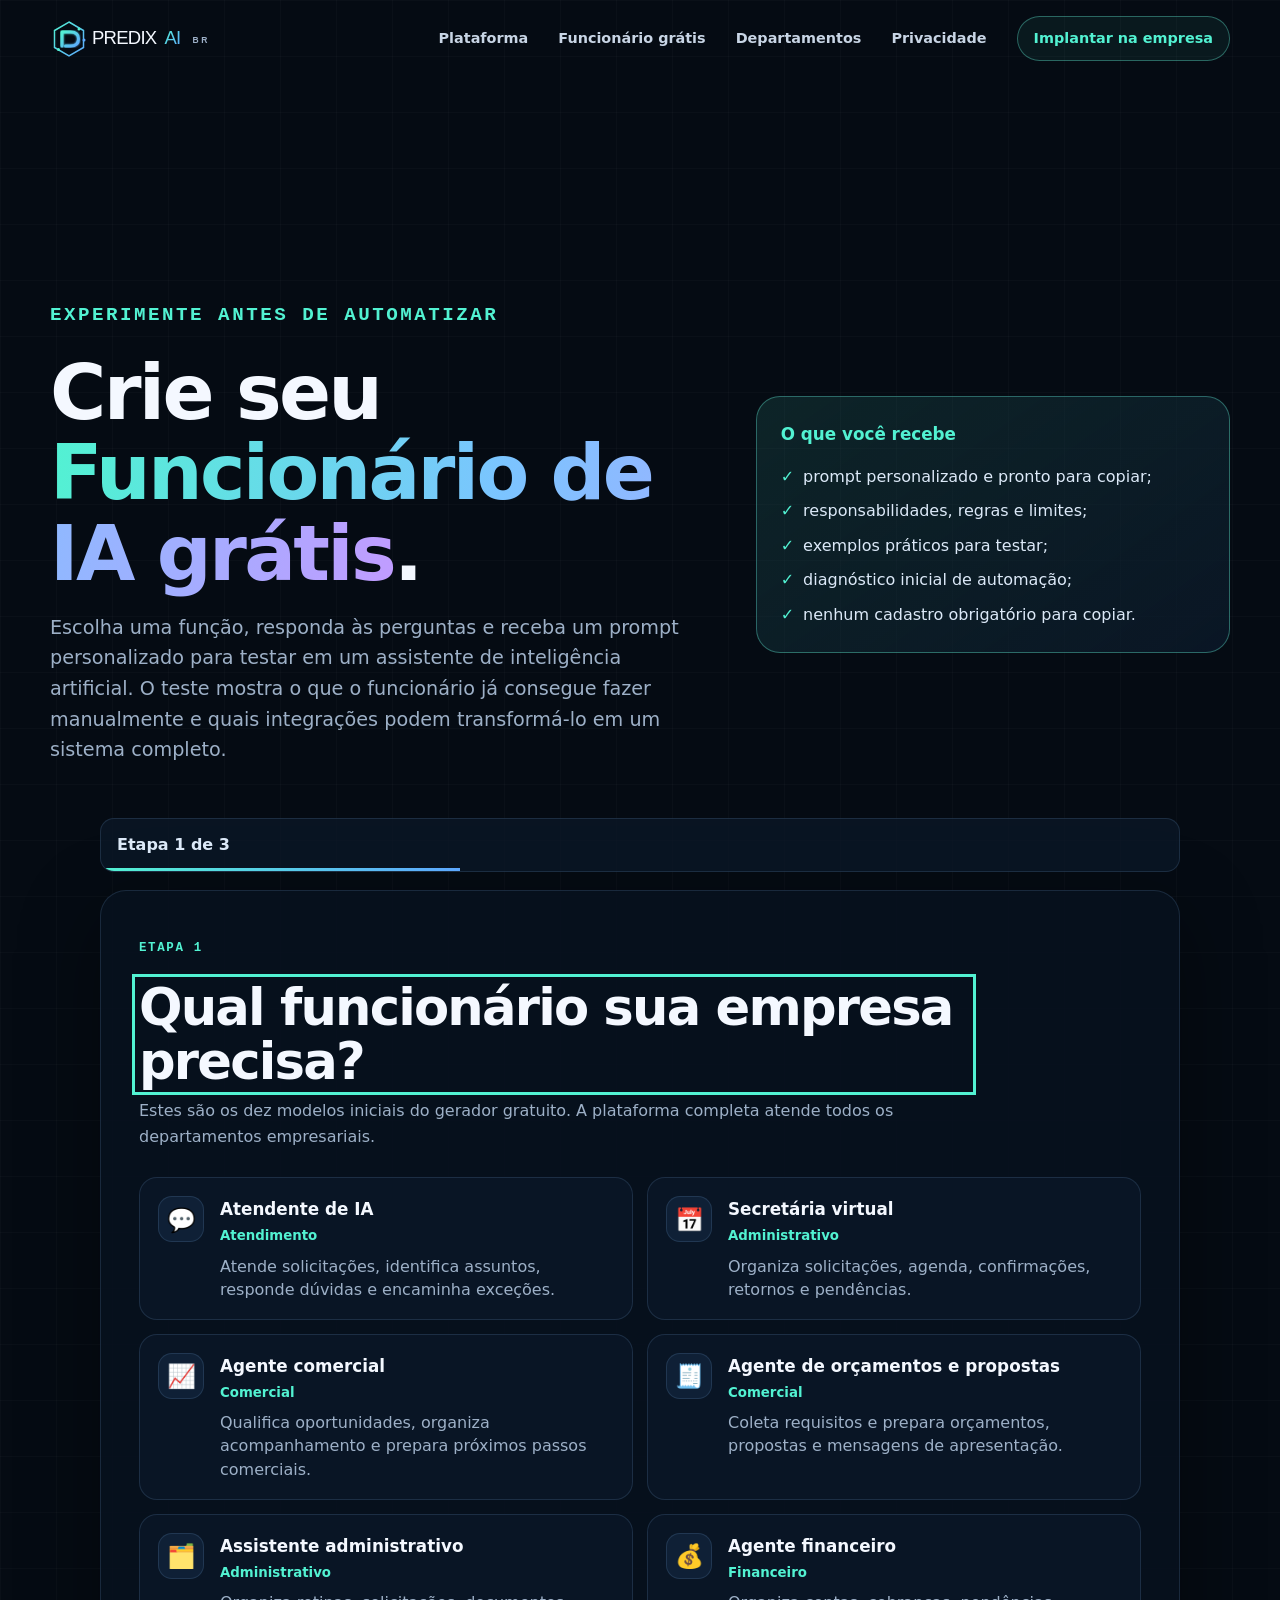
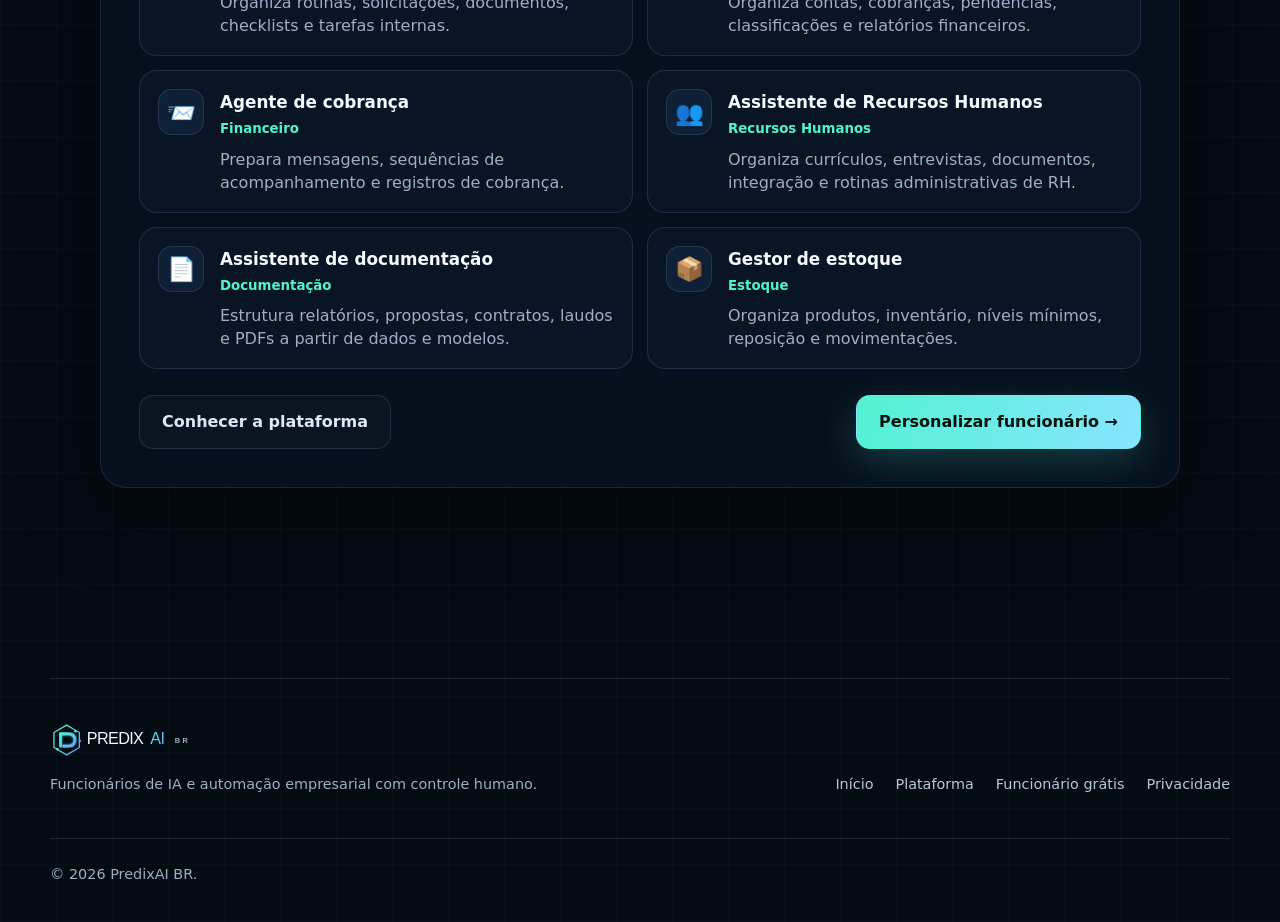
==== funcionario-ia-gratis/index.html @ 442cd5e6 "PTP-WEB.2.8.3J criar página do Funcionário de IA Grátis" ====
<!doctype html>
<html lang="pt-BR">
<head>
  <meta charset="utf-8">
  <meta name="viewport" content="width=device-width,initial-scale=1">
  <meta name="theme-color" content="#07111f">
  <meta name="description" content="Crie gratuitamente um Funcionário de IA personalizado para sua empresa e descubra quais integrações podem transformar o teste manual em uma operação automatizada.">
  <meta name="robots" content="index,follow">
  <link rel="canonical" href="https://predixai-brand.vercel.app/funcionario-ia-gratis/">
  <meta property="og:type" content="website">
  <meta property="og:locale" content="pt_BR">
  <meta property="og:title" content="Crie seu Funcionário de IA Grátis — PredixAI BR">
  <meta property="og:description" content="Escolha uma função, responda às perguntas e receba um prompt personalizado para testar na sua empresa.">
  <meta property="og:url" content="https://predixai-brand.vercel.app/funcionario-ia-gratis/">
  <meta property="og:image" content="https://predixai-brand.vercel.app/assets/img/social-card.svg">
  <title>Crie seu Funcionário de IA Grátis — PredixAI BR</title>
  <link rel="icon" href="/assets/img/favicon.svg" type="image/svg+xml">
  <link rel="stylesheet" href="/assets/css/styles.css">
  <link rel="stylesheet" href="/assets/css/commercial.css">
  <link rel="stylesheet" href="/assets/css/employee-builder.css">
</head>
<body class="page-shell employee-builder-page">
  <a class="skip-link" href="#conteudo">Pular para o conteúdo</a>
  <div class="ambient ambient-one" aria-hidden="true"></div>
  <div class="ambient ambient-two" aria-hidden="true"></div>

  <header class="site-header is-scrolled" data-header>
    <div class="container nav-wrap">
      <a class="brand" href="/" aria-label="PredixAI BR — início"><img src="/assets/img/logo.svg" alt="PredixAI BR" width="194" height="42"></a>
      <button class="menu-toggle" type="button" aria-expanded="false" aria-controls="primary-navigation" data-menu-toggle><span class="sr-only">Abrir menu</span><span></span><span></span><span></span></button>
      <nav id="primary-navigation" class="primary-nav" aria-label="Navegação principal" data-menu>
        <a href="/solucoes/workforce/">Plataforma</a>
        <a href="/funcionario-ia-gratis/" aria-current="page">Funcionário grátis</a>
        <a href="/#departamentos">Departamentos</a>
        <a href="/privacidade/">Privacidade</a>
        <a class="nav-cta" href="/validacao/?source=workforce&produto=workforce">Implantar na empresa</a>
      </nav>
    </div>
  </header>

  <main id="conteudo" class="page-main">
    <section class="employee-builder-hero">
      <div class="container employee-builder-hero-grid">
        <div>
          <p class="eyebrow">Experimente antes de automatizar</p>
          <h1>Crie seu <span class="gradient-text">Funcionário de IA grátis</span>.</h1>
          <p>Escolha uma função, responda às perguntas e receba um prompt personalizado para testar em um assistente de inteligência artificial. O teste mostra o que o funcionário já consegue fazer manualmente e quais integrações podem transformá-lo em um sistema completo.</p>
        </div>
        <aside class="free-offer-panel">
          <strong>O que você recebe</strong>
          <ul>
            <li>prompt personalizado e pronto para copiar;</li>
            <li>responsabilidades, regras e limites;</li>
            <li>exemplos práticos para testar;</li>
            <li>diagnóstico inicial de automação;</li>
            <li>nenhum cadastro obrigatório para copiar.</li>
          </ul>
        </aside>
      </div>
    </section>

    <section class="employee-builder-shell">
      <div class="container">
        <div class="employee-builder" data-employee-builder>
          <div class="builder-progress" data-builder-progress aria-live="polite">Etapa 1 de 3</div>
          <div class="builder-status" data-builder-status role="status" aria-live="polite" hidden></div>

          <section class="builder-step" data-builder-step>
            <p class="eyebrow">Etapa 1</p>
            <h2>Qual funcionário sua empresa precisa?</h2>
            <p>Estes são os dez modelos iniciais do gerador gratuito. A plataforma completa atende todos os departamentos empresariais.</p>
            <div class="employee-grid" data-employee-grid aria-label="Funcionários de IA disponíveis"></div>
            <div class="builder-actions">
              <a class="button button-ghost" href="/solucoes/workforce/">Conhecer a plataforma</a>
              <button class="button button-primary" type="button" data-next-step>Personalizar funcionário →</button>
            </div>
          </section>

          <section class="builder-step" data-builder-step hidden>
            <p class="eyebrow">Etapa 2</p>
            <h2>Como esse funcionário deve trabalhar?</h2>
            <p>As respostas personalizam o prompt e identificam oportunidades de integração. Nada é enviado automaticamente.</p>
            <div class="selected-employee" data-selected-summary aria-live="polite"></div>

            <form data-employee-config>
              <div class="builder-form-grid">
                <div class="builder-field">
                  <label for="builder-company">Nome da empresa</label>
                  <input id="builder-company" name="company" type="text" maxlength="120" placeholder="Ex.: Clínica Horizonte" required>
                </div>
                <div class="builder-field">
                  <label for="builder-segment">Segmento</label>
                  <input id="builder-segment" name="segment" type="text" maxlength="120" placeholder="Ex.: clínica, loja, construção" required>
                </div>
                <div class="builder-field is-full">
                  <label for="builder-tone">Tom de comunicação</label>
                  <select id="builder-tone" name="tone" required>
                    <option value="profissional, claro e respeitoso">Profissional e claro</option>
                    <option value="acolhedor, simples e respeitoso">Acolhedor e simples</option>
                    <option value="direto, objetivo e profissional">Direto e objetivo</option>
                    <option value="comercial, consultivo e sem pressão">Comercial e consultivo</option>
                    <option value="técnico, didático e preciso">Técnico e didático</option>
                  </select>
                </div>

                <fieldset class="builder-field builder-fieldset is-full">
                  <legend>Quando o trabalho começa?</legend>
                  <div class="builder-check-grid" data-trigger-options></div>
                </fieldset>

                <fieldset class="builder-field builder-fieldset is-full">
                  <legend>Quais tarefas ele deve executar?</legend>
                  <div class="builder-check-grid" data-task-options></div>
                </fieldset>

                <fieldset class="builder-field builder-fieldset is-full">
                  <legend>Quais informações ele poderá consultar?</legend>
                  <div class="builder-check-grid" data-source-options></div>
                </fieldset>

                <fieldset class="builder-field builder-fieldset is-full">
                  <legend>Qual resultado ele deve produzir?</legend>
                  <div class="builder-check-grid" data-result-options></div>
                </fieldset>

                <fieldset class="builder-field builder-fieldset is-full">
                  <legend>Quando uma pessoa deve assumir?</legend>
                  <div class="builder-check-grid">
                    <label class="builder-check"><input type="checkbox" name="handoffs" value="Reclamação ou cliente insatisfeito" checked><span>Reclamação ou cliente insatisfeito</span></label>
                    <label class="builder-check"><input type="checkbox" name="handoffs" value="Negociação, desconto ou mudança de preço" checked><span>Negociação, desconto ou preço</span></label>
                    <label class="builder-check"><input type="checkbox" name="handoffs" value="Pagamento ou movimentação financeira" checked><span>Pagamento ou movimentação financeira</span></label>
                    <label class="builder-check"><input type="checkbox" name="handoffs" value="Situação urgente ou de risco" checked><span>Situação urgente ou de risco</span></label>
                    <label class="builder-check"><input type="checkbox" name="handoffs" value="Questão jurídica, contábil, clínica ou técnica especializada" checked><span>Questão especializada</span></label>
                    <label class="builder-check"><input type="checkbox" name="handoffs" value="Informação necessária não encontrada" checked><span>Informação não encontrada</span></label>
                  </div>
                </fieldset>

                <div class="builder-field is-full">
                  <label for="builder-notes">Regras ou observações específicas</label>
                  <textarea id="builder-notes" name="notes" maxlength="800" placeholder="Ex.: nunca oferecer desconto sem aprovação; atendimento de segunda a sexta, das 8h às 18h."></textarea>
                </div>
              </div>

              <p class="privacy-hint">Não informe senhas, tokens, dados bancários, documentos pessoais, prontuários ou informações sigilosas. O prompt é montado localmente no navegador.</p>
              <div class="builder-actions">
                <button class="button button-ghost" type="button" data-back-step>← Voltar</button>
                <button class="button button-primary" type="button" data-next-step>Gerar meu funcionário →</button>
              </div>
            </form>
          </section>

          <section class="builder-step" data-builder-step hidden>
            <p class="eyebrow">Etapa 3</p>
            <h2>Seu Funcionário de IA está pronto.</h2>
            <p>Copie o prompt e teste manualmente. Depois veja quais conexões podem transformar a experiência em uma operação automatizada.</p>

            <div class="result-grid">
              <article class="prompt-panel">
                <h3>Prompt personalizado</h3>
                <textarea class="prompt-output" data-prompt-output readonly aria-label="Prompt personalizado"></textarea>
                <div class="prompt-actions">
                  <button class="button button-primary" type="button" data-copy-prompt>Copiar meu prompt</button>
                  <button class="button button-ghost" type="button" data-restart-builder>Criar outro funcionário</button>
                </div>
              </article>

              <aside class="diagnosis-panel">
                <h3>Diagnóstico de automação</h3>
                <div class="diagnosis-block">
                  <strong>Você já pode testar gratuitamente</strong>
                  <ul data-diagnosis-manual></ul>
                </div>
                <div class="diagnosis-block">
                  <strong>Integrações potenciais</strong>
                  <ul data-diagnosis-integrations></ul>
                </div>
                <div class="diagnosis-block">
                  <strong>O sistema completo pode automatizar</strong>
                  <ul data-diagnosis-automations></ul>
                </div>
                <p class="diagnosis-summary" data-diagnosis-summary></p>
              </aside>
            </div>

            <div class="conversion-panel">
              <p class="eyebrow">Próximo nível</p>
              <h3>Gostou do resultado? A parte difícil das integrações fica com a PredixAI.</h3>
              <p>Conectamos o funcionário aos canais, dados e sistemas autorizados da empresa, com registros, supervisão humana e implantação progressiva.</p>
              <a class="button button-primary" href="/validacao/?source=workforce&produto=workforce" data-implementation-link>Solicitar implantação completa →</a>
            </div>

            <div class="builder-actions">
              <button class="button button-ghost" type="button" data-back-step>← Ajustar respostas</button>
              <a class="button button-ghost" href="/privacidade/">Como tratamos seus dados</a>
            </div>
          </section>
        </div>
      </div>
    </section>
  </main>

  <footer class="site-footer">
    <div class="container footer-grid">
      <div><img src="/assets/img/logo.svg" alt="PredixAI BR" width="194" height="42"><p>Funcionários de IA e automação empresarial com controle humano.</p></div>
      <div class="footer-links"><a href="/">Início</a><a href="/solucoes/workforce/">Plataforma</a><a href="/funcionario-ia-gratis/">Funcionário grátis</a><a href="/privacidade/">Privacidade</a></div>
      <p class="copyright">© <span data-year></span> PredixAI BR.</p>
    </div>
  </footer>

  <script src="/assets/js/main.js" defer></script>
  <script src="/assets/js/prompt-generator.js" defer></script>
  <script src="/assets/js/employee-builder.js" defer></script>
</body>
</html>
---- assets/css/styles.css ----
@layer reset, base, components, utilities;

@layer reset {
  *, *::before, *::after { box-sizing: border-box; }
  html { scroll-behavior: smooth; }
  body, h1, h2, h3, p, ul, ol { margin: 0; }
  ul, ol { padding: 0; }
  img, svg, canvas { display: block; max-width: 100%; }
  button, input, textarea, select { font: inherit; }
  a { color: inherit; text-decoration: none; }
}

@layer base {
  :root {
    color-scheme: dark;
    --bg: #050b13;
    --bg-soft: #07111f;
    --surface: rgba(11, 24, 40, .68);
    --surface-strong: rgba(13, 28, 47, .92);
    --line: rgba(140, 199, 255, .14);
    --line-strong: rgba(101, 241, 216, .36);
    --text: #f4f8ff;
    --muted: #9db0c7;
    --cyan: #52f2d2;
    --blue: #5da8ff;
    --violet: #9c7bff;
    --danger: #ff6b8b;
    --shadow: 0 24px 80px rgba(0, 0, 0, .38);
    --radius: 24px;
    --container: 1180px;
    --header-height: 78px;
  }

  html { background: var(--bg); }
  body {
    min-height: 100vh;
    overflow-x: hidden;
    color: var(--text);
    background:
      linear-gradient(rgba(255,255,255,.018) 1px, transparent 1px),
      linear-gradient(90deg, rgba(255,255,255,.018) 1px, transparent 1px),
      var(--bg);
    background-size: 56px 56px;
    font-family: Inter, ui-sans-serif, system-ui, -apple-system, BlinkMacSystemFont, "Segoe UI", sans-serif;
    line-height: 1.6;
    text-rendering: optimizeLegibility;
  }

  ::selection { color: #02120e; background: var(--cyan); }
  :focus-visible { outline: 3px solid var(--cyan); outline-offset: 4px; }
  section[id] { scroll-margin-top: calc(var(--header-height) + 24px); }
  h1, h2, h3 { font-family: "Arial Black", Inter, ui-sans-serif, system-ui, sans-serif; line-height: 1.05; letter-spacing: -.035em; }
  h1 { max-width: 850px; font-size: clamp(2.85rem, 7vw, 6.65rem); }
  h2 { max-width: 830px; font-size: clamp(2.25rem, 5vw, 4.45rem); }
  h3 { font-size: clamp(1.25rem, 2vw, 1.65rem); }
  p { color: var(--muted); }
}

@layer components {
  .container { width: min(calc(100% - 40px), var(--container)); margin-inline: auto; }
  .section { position: relative; padding: clamp(92px, 12vw, 160px) 0; }
  .sr-only { position: absolute; width: 1px; height: 1px; padding: 0; margin: -1px; overflow: hidden; clip: rect(0,0,0,0); white-space: nowrap; border: 0; }
  .skip-link { position: fixed; z-index: 1000; top: 12px; left: 12px; padding: 10px 16px; color: #00110e; background: var(--cyan); border-radius: 8px; transform: translateY(-180%); }
  .skip-link:focus { transform: translateY(0); }

  #network-canvas { position: fixed; z-index: -2; inset: 0; width: 100%; height: 100%; opacity: .4; pointer-events: none; }
  .ambient { position: fixed; z-index: -3; width: 42rem; height: 42rem; border-radius: 50%; filter: blur(120px); opacity: .12; pointer-events: none; }
  .ambient-one { top: -20rem; right: -12rem; background: var(--blue); }
  .ambient-two { bottom: -24rem; left: -14rem; background: var(--cyan); }

  .site-header { position: fixed; z-index: 100; top: 0; left: 0; width: 100%; height: var(--header-height); border-bottom: 1px solid transparent; transition: background .25s ease, border-color .25s ease, backdrop-filter .25s ease; }
  .site-header.is-scrolled { border-color: var(--line); background: rgba(5, 11, 19, .78); backdrop-filter: blur(18px); }
  .nav-wrap { height: 100%; display: flex; align-items: center; justify-content: space-between; }
  .brand img { width: 194px; height: auto; }
  .primary-nav { display: flex; align-items: center; gap: 30px; font-size: .9rem; font-weight: 700; color: #c8d5e5; }
  .primary-nav a { transition: color .2s ease; }
  .primary-nav a:hover { color: var(--cyan); }
  .nav-cta { padding: 10px 16px; border: 1px solid var(--line-strong); border-radius: 999px; color: var(--cyan) !important; background: rgba(82, 242, 210, .06); }
  .menu-toggle { display: none; width: 44px; height: 44px; padding: 10px; border: 1px solid var(--line); border-radius: 12px; background: var(--surface); cursor: pointer; }
  .menu-toggle span:not(.sr-only) { display: block; width: 100%; height: 2px; margin: 5px 0; background: var(--text); transition: transform .2s ease, opacity .2s ease; }

  .hero { min-height: 100svh; display: grid; align-items: center; padding-top: calc(var(--header-height) + 70px); }
  .hero-grid { display: grid; grid-template-columns: minmax(0, 1.18fr) minmax(360px, .82fr); gap: clamp(52px, 7vw, 110px); align-items: center; }
  .eyebrow { display: flex; align-items: center; gap: 10px; margin-bottom: 22px; color: var(--cyan); font-family: ui-monospace, SFMono-Regular, Menlo, monospace; font-size: .78rem; font-weight: 800; letter-spacing: .13em; text-transform: uppercase; }
  .status-dot { width: 8px; height: 8px; border-radius: 50%; background: var(--cyan); box-shadow: 0 0 20px var(--cyan); animation: pulse 2s ease infinite; }
  .gradient-text { color: transparent; background: linear-gradient(100deg, var(--cyan), #7bc4ff 48%, #c19cff); background-clip: text; -webkit-background-clip: text; }
  .hero-lead { max-width: 700px; margin-top: 28px; font-size: clamp(1.08rem, 2vw, 1.35rem); }
  .hero-actions { display: flex; flex-wrap: wrap; gap: 14px; margin-top: 36px; }
  .button { min-height: 52px; display: inline-flex; align-items: center; justify-content: center; gap: 10px; padding: 13px 22px; border: 1px solid transparent; border-radius: 14px; font-weight: 850; transition: transform .2s ease, box-shadow .2s ease, border-color .2s ease, background .2s ease; }
  .button:hover { transform: translateY(-2px); }
  .button-primary { color: #02110e; background: linear-gradient(110deg, var(--cyan), #87e4ff); box-shadow: 0 12px 38px rgba(82, 242, 210, .2); }
  .button-primary:hover { box-shadow: 0 18px 48px rgba(82, 242, 210, .32); }
  .button-ghost { color: #dce8f7; border-color: var(--line); background: rgba(255, 255, 255, .025); }
  .button-ghost:hover { border-color: var(--line-strong); background: rgba(82, 242, 210, .05); }
  .button-large { min-height: 60px; padding-inline: 28px; white-space: nowrap; }
  .trust-list { display: flex; flex-wrap: wrap; gap: 12px 22px; margin-top: 34px; list-style: none; color: #8fa5bc; font-size: .88rem; }
  .trust-list li::before { content: "✓"; margin-right: 8px; color: var(--cyan); }

  .hero-visual { position: relative; min-height: 520px; display: grid; place-items: center; }
  .system-card { position: relative; width: min(100%, 475px); overflow: hidden; border: 1px solid rgba(124, 210, 255, .2); border-radius: 30px; background: linear-gradient(150deg, rgba(20, 42, 68, .82), rgba(6, 15, 27, .88)); box-shadow: var(--shadow), inset 0 1px 0 rgba(255,255,255,.06); backdrop-filter: blur(18px); transform: perspective(1100px) rotateY(-7deg) rotateX(3deg); }
  .system-card::before { content: ""; position: absolute; inset: 0; background: linear-gradient(110deg, transparent 15%, rgba(255,255,255,.055) 50%, transparent 75%); transform: translateX(-120%); animation: sheen 7s ease-in-out infinite; }
  .system-topbar { height: 58px; display: flex; align-items: center; justify-content: space-between; padding: 0 22px; border-bottom: 1px solid var(--line); font-family: ui-monospace, SFMono-Regular, Menlo, monospace; font-size: .72rem; letter-spacing: .09em; }
  .system-brand { color: #b7cae2; }
  .live-indicator { display: flex; align-items: center; gap: 8px; color: var(--cyan); }
  .live-indicator::before { content: ""; width: 7px; height: 7px; border-radius: 50%; background: var(--cyan); box-shadow: 0 0 14px var(--cyan); }
  .system-display { position: relative; min-height: 320px; display: grid; place-items: center; overflow: hidden; background: radial-gradient(circle at center, rgba(82,242,210,.08), transparent 52%); }
  .system-display::before, .system-display::after { content: ""; position: absolute; inset: 0; pointer-events: none; }
  .system-display::before { background: linear-gradient(rgba(82,242,210,.03) 1px, transparent 1px), linear-gradient(90deg, rgba(82,242,210,.03) 1px, transparent 1px); background-size: 30px 30px; }
  .system-display::after { height: 2px; background: linear-gradient(90deg, transparent, rgba(82,242,210,.7), transparent); box-shadow: 0 0 18px var(--cyan); animation: scan 5s linear infinite; }
  .core-orbit { position: relative; width: 190px; aspect-ratio: 1; display: grid; place-items: center; }
  .core-mark { width: 92px; aspect-ratio: 1; display: grid; place-items: center; border: 1px solid rgba(82,242,210,.5); border-radius: 28px; color: var(--cyan); background: radial-gradient(circle, rgba(82,242,210,.18), rgba(82,242,210,.02)); box-shadow: 0 0 50px rgba(82,242,210,.22), inset 0 0 28px rgba(82,242,210,.08); font-family: "Arial Black", sans-serif; font-size: 3.3rem; }
  .orbit { position: absolute; inset: 10px; border: 1px solid rgba(93,168,255,.32); border-radius: 50%; }
  .orbit::before { content: ""; position: absolute; top: 14px; left: 50%; width: 8px; height: 8px; border-radius: 50%; background: var(--blue); box-shadow: 0 0 16px var(--blue); }
  .orbit-a { animation: rotate 10s linear infinite; }
  .orbit-b { inset: 0; border-style: dashed; border-color: rgba(156,123,255,.25); animation: rotate 18s linear reverse infinite; }
  .signal-lines { position: absolute; right: 18px; bottom: 28px; display: flex; align-items: end; gap: 5px; height: 58px; }
  .signal-lines span { width: 4px; height: calc(10px + var(--i) * 8px); border-radius: 4px; background: linear-gradient(var(--cyan), var(--blue)); animation: bars 1.7s ease-in-out calc(var(--i) * -.18s) infinite alternate; }
  .system-metrics { display: grid; grid-template-columns: repeat(3, 1fr); border-top: 1px solid var(--line); }
  .system-metrics div { padding: 18px 14px; text-align: center; }
  .system-metrics div + div { border-left: 1px solid var(--line); }
  .system-metrics span { display: block; color: #7f96af; font-family: ui-monospace, monospace; font-size: .62rem; letter-spacing: .1em; }
  .system-metrics strong { display: block; margin-top: 4px; color: #dfe9f7; font-size: .78rem; }
  .floating-tag { position: absolute; padding: 9px 13px; border: 1px solid var(--line-strong); border-radius: 999px; color: #c9fff4; background: rgba(6, 18, 30, .8); box-shadow: 0 10px 30px rgba(0,0,0,.3); backdrop-filter: blur(14px); font-family: ui-monospace, monospace; font-size: .7rem; letter-spacing: .07em; }
  .tag-one { top: 16%; left: -1%; animation: float 5s ease-in-out infinite; }
  .tag-two { right: -5%; bottom: 20%; animation: float 6s ease-in-out -2s infinite; }
  .tag-three { left: 8%; bottom: 4%; animation: float 5.6s ease-in-out -1s infinite; }

  .value-strip { overflow: hidden; border-block: 1px solid var(--line); background: rgba(7, 17, 31, .75); }
  .value-track { min-height: 84px; display: flex; align-items: center; justify-content: space-between; gap: 28px; white-space: nowrap; color: #9db0c7; font-family: ui-monospace, monospace; font-size: .74rem; font-weight: 700; letter-spacing: .1em; text-transform: uppercase; }
  .value-track i { width: 5px; height: 5px; border-radius: 50%; background: var(--cyan); box-shadow: 0 0 12px var(--cyan); }

  .section-heading { max-width: 880px; margin-bottom: 58px; }
  .section-heading > p:not(.eyebrow) { max-width: 720px; margin-top: 22px; font-size: 1.08rem; }
  .solution-grid { display: grid; grid-template-columns: repeat(3, 1fr); gap: 18px; }
  .solution-card { position: relative; min-height: 325px; padding: 28px; overflow: hidden; border: 1px solid var(--line); border-radius: var(--radius); background: linear-gradient(155deg, rgba(15, 31, 51, .72), rgba(7, 15, 27, .6)); transition: transform .25s ease, border-color .25s ease, background .25s ease; }
  .solution-card::after { content: ""; position: absolute; width: 180px; height: 180px; right: -100px; bottom: -110px; border-radius: 50%; background: var(--cyan); filter: blur(80px); opacity: 0; transition: opacity .25s ease; }
  .solution-card:hover { transform: translateY(-7px); border-color: var(--line-strong); background: linear-gradient(155deg, rgba(17, 38, 61, .82), rgba(7, 15, 27, .72)); }
  .solution-card:hover::after { opacity: .12; }
  .card-number { position: absolute; top: 24px; right: 24px; color: #51677f; font-family: ui-monospace, monospace; font-size: .75rem; }
  .icon-box { width: 48px; height: 48px; display: grid; place-items: center; margin-bottom: 30px; border: 1px solid var(--line-strong); border-radius: 14px; color: var(--cyan); background: rgba(82,242,210,.055); font-size: 1.25rem; }
  .solution-card p { margin-top: 16px; }
  .card-tag { position: absolute; left: 28px; bottom: 24px; color: #6f88a3; font-family: ui-monospace, monospace; font-size: .65rem; letter-spacing: .12em; }

  .method-section { border-block: 1px solid var(--line); background: linear-gradient(180deg, rgba(7,17,31,.55), rgba(5,11,19,.1)); }
  .method-grid { display: grid; grid-template-columns: .85fr 1.15fr; gap: clamp(50px, 8vw, 120px); align-items: start; }
  .method-grid .section-heading { position: sticky; top: calc(var(--header-height) + 50px); margin: 0; }
  .timeline { position: relative; display: grid; gap: 14px; list-style: none; }
  .timeline::before { content: ""; position: absolute; top: 22px; bottom: 22px; left: 27px; width: 1px; background: linear-gradient(var(--cyan), rgba(82,242,210,.05)); }
  .timeline li { position: relative; display: grid; grid-template-columns: 56px 1fr; gap: 22px; padding: 22px 24px 22px 0; border: 1px solid transparent; border-radius: 18px; }
  .timeline li:hover { border-color: var(--line); background: rgba(255,255,255,.018); }
  .timeline li > span { z-index: 1; width: 56px; height: 56px; display: grid; place-items: center; border: 1px solid var(--line-strong); border-radius: 50%; color: var(--cyan); background: var(--bg-soft); font-family: ui-monospace, monospace; font-size: .72rem; }
  .timeline p { margin-top: 8px; }

  .ecosystem-grid { display: grid; grid-template-columns: 1.2fr .9fr .9fr; gap: 18px; }
  .ecosystem-card { position: relative; min-height: 390px; display: flex; flex-direction: column; justify-content: flex-end; padding: 34px; overflow: hidden; border: 1px solid var(--line); border-radius: 28px; background: var(--surface); transition: transform .25s ease, border-color .25s ease; }
  .ecosystem-card::before { content: ""; position: absolute; inset: 0; opacity: .7; pointer-events: none; }
  .ecosystem-card.platform::before { background: radial-gradient(circle at 70% 15%, rgba(82,242,210,.22), transparent 42%), linear-gradient(145deg, rgba(93,168,255,.08), transparent 60%); }
  .ecosystem-card.academy::before { background: radial-gradient(circle at 70% 15%, rgba(156,123,255,.24), transparent 42%); }
  .ecosystem-card.lab::before { background: radial-gradient(circle at 70% 15%, rgba(255,107,139,.15), transparent 42%); }
  .ecosystem-card:hover { transform: translateY(-6px); border-color: var(--line-strong); }
  .ecosystem-card > * { position: relative; z-index: 1; }
  .ecosystem-kicker { position: absolute; top: 30px; left: 34px; color: var(--cyan); font-family: ui-monospace, monospace; font-size: .68rem; letter-spacing: .13em; }
  .ecosystem-card p { margin-top: 14px; }
  .ecosystem-link { margin-top: 24px; color: #d7e8f8; font-weight: 800; }

  .about-section { border-top: 1px solid var(--line); }
  .about-grid { display: grid; grid-template-columns: .8fr 1.2fr; gap: clamp(52px, 8vw, 120px); align-items: center; }
  .about-panel { position: relative; min-height: 560px; display: grid; place-items: center; overflow: hidden; border: 1px solid var(--line); border-radius: 36px; background: radial-gradient(circle at center, rgba(82,242,210,.13), rgba(7,15,27,.5) 58%), linear-gradient(135deg, rgba(93,168,255,.06), transparent); }
  .about-panel::before { content: ""; position: absolute; inset: 0; background: linear-gradient(rgba(82,242,210,.035) 1px, transparent 1px), linear-gradient(90deg, rgba(82,242,210,.035) 1px, transparent 1px); background-size: 36px 36px; }
  .large-mark { position: relative; z-index: 1; color: transparent; background: linear-gradient(var(--cyan), var(--blue)); background-clip: text; -webkit-background-clip: text; filter: drop-shadow(0 0 40px rgba(82,242,210,.3)); font-family: "Arial Black", sans-serif; font-size: clamp(10rem, 25vw, 20rem); line-height: 1; }
  .about-scanline { position: absolute; z-index: 2; width: 100%; height: 2px; background: linear-gradient(90deg, transparent, var(--cyan), transparent); box-shadow: 0 0 20px var(--cyan); animation: scan 5s linear infinite; }
  .principles { display: grid; gap: 18px; margin-top: 34px; }
  .principles div { display: grid; grid-template-columns: 110px 1fr; gap: 22px; padding: 18px 0; border-top: 1px solid var(--line); }
  .principles strong { color: var(--cyan); }
  .principles span { color: var(--muted); }

  .contact-section { padding-top: 50px; }
  .contact-card { position: relative; min-height: 380px; display: flex; align-items: center; justify-content: space-between; gap: 50px; padding: clamp(36px, 6vw, 74px); overflow: hidden; border: 1px solid var(--line-strong); border-radius: 34px; background: linear-gradient(135deg, rgba(19,50,71,.88), rgba(10,20,34,.9)); box-shadow: var(--shadow); }
  .contact-card::before { content: ""; position: absolute; width: 420px; height: 420px; top: -260px; right: -100px; border-radius: 50%; background: var(--cyan); filter: blur(100px); opacity: .14; }
  .contact-card > * { position: relative; z-index: 1; }
  .contact-card h2 { max-width: 760px; font-size: clamp(2.1rem, 4.7vw, 4.1rem); }
  .contact-card p:not(.eyebrow) { max-width: 680px; margin-top: 20px; }

  .site-footer { padding: 70px 0 36px; }
  .footer-grid { display: grid; grid-template-columns: 1fr auto; gap: 30px; align-items: end; padding-top: 40px; border-top: 1px solid var(--line); }
  .footer-grid img { width: 170px; }
  .footer-grid p { margin-top: 12px; font-size: .9rem; }
  .footer-links { display: flex; flex-wrap: wrap; gap: 22px; color: #b7c8db; font-size: .9rem; }
  .footer-links a:hover { color: var(--cyan); }
  .copyright { grid-column: 1 / -1; padding-top: 24px; border-top: 1px solid var(--line); }

  .reveal { opacity: 0; transform: translateY(28px); transition: opacity .7s ease, transform .7s ease; }
  .reveal.is-visible { opacity: 1; transform: translateY(0); }

  @keyframes pulse { 50% { opacity: .45; transform: scale(.8); } }
  @keyframes rotate { to { transform: rotate(360deg); } }
  @keyframes scan { from { transform: translateY(-20px); } to { transform: translateY(360px); } }
  @keyframes sheen { 0%, 62% { transform: translateX(-120%); } 82%, 100% { transform: translateX(120%); } }
  @keyframes bars { to { height: 14px; opacity: .45; } }
  @keyframes float { 50% { transform: translateY(-12px); } }
}

@layer utilities {
  @media (max-width: 980px) {
    :root { --header-height: 70px; }
    .menu-toggle { display: block; }
    .primary-nav { position: fixed; top: var(--header-height); right: 20px; left: 20px; display: grid; gap: 0; padding: 12px; border: 1px solid var(--line); border-radius: 18px; background: rgba(7,17,31,.96); box-shadow: var(--shadow); backdrop-filter: blur(20px); transform: translateY(-16px); opacity: 0; visibility: hidden; transition: transform .2s ease, opacity .2s ease, visibility .2s ease; }
    .primary-nav.is-open { transform: translateY(0); opacity: 1; visibility: visible; }
    .primary-nav a { padding: 14px 16px; border-radius: 10px; }
    .nav-cta { margin-top: 6px; text-align: center; }
    .hero-grid, .method-grid, .about-grid { grid-template-columns: 1fr; }
    .hero-copy { text-align: center; }
    .hero-copy .eyebrow, .hero-actions, .trust-list { justify-content: center; }
    .hero-lead { margin-inline: auto; }
    .hero-visual { min-height: 500px; }
    .method-grid .section-heading { position: static; }
    .solution-grid { grid-template-columns: repeat(2, 1fr); }
    .ecosystem-grid { grid-template-columns: 1fr 1fr; }
    .ecosystem-card.platform { grid-column: 1 / -1; }
    .about-panel { min-height: 440px; }
    .contact-card { align-items: flex-start; flex-direction: column; }
  }

  @media (max-width: 680px) {
    .container { width: min(calc(100% - 28px), var(--container)); }
    .section { padding: 90px 0; }
    .brand img { width: 164px; }
    .hero { padding-top: calc(var(--header-height) + 58px); }
    h1 { font-size: clamp(2.65rem, 13vw, 4.4rem); }
    .hero-visual { min-height: 420px; }
    .system-card { transform: none; }
    .system-display { min-height: 260px; }
    .system-metrics strong { font-size: .66rem; }
    .floating-tag { display: none; }
    .value-track { min-height: auto; padding-block: 24px; flex-wrap: wrap; justify-content: center; white-space: normal; text-align: center; }
    .value-track i { display: none; }
    .solution-grid, .ecosystem-grid { grid-template-columns: 1fr; }
    .ecosystem-card.platform { grid-column: auto; }
    .solution-card { min-height: 300px; }
    .timeline li { grid-template-columns: 48px 1fr; gap: 16px; }
    .timeline li > span { width: 48px; height: 48px; }
    .timeline::before { left: 23px; }
    .about-panel { min-height: 360px; }
    .principles div { grid-template-columns: 1fr; gap: 6px; }
    .contact-card { min-height: auto; }
    .button-large { width: 100%; }
    .footer-grid { grid-template-columns: 1fr; align-items: start; }
  }

  @media (prefers-reduced-motion: reduce) {
    *, *::before, *::after { scroll-behavior: auto !important; animation-duration: .01ms !important; animation-iteration-count: 1 !important; transition-duration: .01ms !important; }
    #network-canvas { display: none; }
    .reveal { opacity: 1; transform: none; }
  }
}
---- assets/css/commercial.css ----
@layer components {
  .commercial-section { border-block: 1px solid var(--line); background: linear-gradient(180deg, rgba(7,17,31,.72), rgba(5,11,19,.12)); }
  .product-grid { display: grid; grid-template-columns: repeat(3, 1fr); gap: 18px; }
  .product-card { min-height: 360px; display: flex; flex-direction: column; align-items: flex-start; padding: 30px; border: 1px solid var(--line); border-radius: 28px; background: radial-gradient(circle at 90% 10%, rgba(82,242,210,.12), transparent 34%), linear-gradient(155deg, rgba(15,31,51,.82), rgba(7,15,27,.72)); transition: transform .24s ease, border-color .24s ease; }
  .product-card:hover { transform: translateY(-6px); border-color: var(--line-strong); }
  .product-card h3 { margin-top: 28px; }
  .product-card p { margin-top: 16px; }
  .product-card strong { margin-top: auto; padding-top: 32px; color: var(--cyan); }
  .product-code { color: #7f96af; font-family: ui-monospace, monospace; font-size: .7rem; letter-spacing: .11em; }
  .product-status { padding: 7px 11px; margin-bottom: 18px; border: 1px solid rgba(93,168,255,.3); border-radius: 999px; color: #b9d8ff; background: rgba(93,168,255,.08); font-size: .72rem; font-weight: 800; }
  .product-status.is-priority { color: var(--cyan); border-color: var(--line-strong); background: rgba(82,242,210,.08); }
  .product-status.is-research { color: #d9c8ff; border-color: rgba(156,123,255,.35); background: rgba(156,123,255,.08); }

  .page-shell { padding-top: calc(var(--header-height) + 54px); }
  .page-main { min-height: calc(100svh - var(--header-height)); }
  .page-hero { padding: clamp(58px, 9vw, 110px) 0 50px; }
  .page-hero-grid { display: grid; grid-template-columns: 1.15fr .85fr; gap: clamp(36px, 7vw, 90px); align-items: center; }
  .page-hero h1 { font-size: clamp(2.5rem, 6vw, 5rem); }
  .page-hero p:not(.eyebrow) { max-width: 720px; margin-top: 24px; font-size: 1.08rem; }
  body.page-shell:has([data-lead-form]) { padding-top: var(--header-height); }
  body.page-shell:has([data-lead-form]) .page-hero { padding: clamp(16px, 2.8vw, 30px) 0 18px; }
  body.page-shell:has([data-lead-form]) .page-hero h1 { max-width: 780px; font-size: clamp(2.05rem, 4vw, 3.55rem); }
  body.page-shell:has([data-lead-form]) .page-hero p:not(.eyebrow) { margin-top: 12px; }

  .status-panel, .content-panel, .form-shell { border: 1px solid var(--line); border-radius: 28px; background: linear-gradient(155deg, rgba(15,31,51,.82), rgba(7,15,27,.78)); box-shadow: var(--shadow); }
  .status-panel { padding: 30px; }
  .status-panel ul { display: grid; gap: 12px; margin-top: 22px; padding-left: 22px; color: var(--muted); }
  .status-panel strong { color: var(--cyan); }
  .content-section { padding: 36px 0 100px; }
  .content-grid { display: grid; grid-template-columns: repeat(3, 1fr); gap: 18px; }
  .content-panel { padding: 28px; }
  .content-panel h2, .content-panel h3 { margin-bottom: 14px; }
  .content-panel ul { display: grid; gap: 10px; padding-left: 22px; color: var(--muted); }
  .content-panel.is-wide { grid-column: 1 / -1; }
  .page-actions { display: flex; flex-wrap: wrap; gap: 14px; margin-top: 30px; }
  .notice { padding: 18px 20px; border-left: 3px solid var(--cyan); border-radius: 0 14px 14px 0; color: #c9d8e9; background: rgba(82,242,210,.055); }
  .notice.is-warning { border-left-color: var(--violet); background: rgba(156,123,255,.07); }

  .form-layout { display: grid; grid-template-columns: minmax(0,1fr) 300px; gap: 24px; align-items: start; padding-bottom: 100px; }
  .form-shell { padding: clamp(24px, 5vw, 48px); }
  .form-aside { position: sticky; top: calc(var(--header-height) + 28px); padding: 24px; border: 1px solid var(--line); border-radius: 22px; background: rgba(7,17,31,.76); }
  .form-aside h2 { font-size: 1.25rem; }
  .form-aside ul { display: grid; gap: 10px; margin-top: 18px; padding-left: 20px; color: var(--muted); font-size: .9rem; }
  .form-progress { position: relative; overflow: hidden; padding-bottom: 14px; margin-bottom: 26px; border-bottom: 1px solid var(--line); color: var(--cyan); font-family: ui-monospace, monospace; font-size: .78rem; letter-spacing: .1em; text-transform: uppercase; }
  .form-progress::after { content: ""; position: absolute; left: 0; bottom: -1px; width: var(--progress,25%); height: 2px; background: linear-gradient(90deg,var(--cyan),var(--blue)); transition: width .25s ease; }
  .form-step[hidden], [data-product-details][hidden] { display: none !important; }
  .form-step h2 { margin-bottom: 10px; font-size: clamp(1.7rem,3.5vw,2.45rem); }
  .form-step > p { margin-bottom: 24px; }

  .choice-grid { display: grid; grid-template-columns: repeat(3,1fr); gap: 14px; }
  .choice-card { position: relative; display: block; cursor: pointer; }
  .choice-card input { position: absolute; opacity: 0; pointer-events: none; }
  .choice-card span { min-height: 190px; display: flex; flex-direction: column; padding: 22px; border: 1px solid var(--line); border-radius: 20px; background: rgba(255,255,255,.02); transition: border-color .2s ease, background .2s ease, transform .2s ease; }
  .choice-card strong { color: var(--text); }
  .choice-card small { margin-top: 10px; color: var(--muted); }
  .choice-card input:checked + span { border-color: var(--cyan); background: rgba(82,242,210,.08); transform: translateY(-3px); }
  .choice-card input:focus-visible + span { outline: 3px solid var(--cyan); outline-offset: 3px; }

  .field-grid { display: grid; grid-template-columns: 1fr 1fr; gap: 18px; }
  .field { display: grid; gap: 8px; margin-bottom: 18px; }
  .field.is-full { grid-column: 1 / -1; }
  .field label, .field legend { color: #dbe7f5; font-weight: 800; }
  .field small { color: #7f96af; }
  .field input, .field select, .field textarea { width: 100%; min-height: 50px; padding: 12px 14px; border: 1px solid var(--line); border-radius: 12px; color: var(--text); background: rgba(3,10,18,.72); }
  .field textarea { min-height: 120px; resize: vertical; }
  .field input:focus, .field select:focus, .field textarea:focus { border-color: var(--cyan); outline: none; box-shadow: 0 0 0 3px rgba(82,242,210,.1); }
  .check-grid { display: grid; grid-template-columns: repeat(2,1fr); gap: 10px; }
  .check-option { display: flex; align-items: flex-start; gap: 10px; padding: 12px; border: 1px solid var(--line); border-radius: 12px; color: var(--muted); background: rgba(255,255,255,.015); }
  .check-option input { width: 18px; height: 18px; margin-top: 3px; accent-color: var(--cyan); }
  .form-actions { display: flex; justify-content: space-between; gap: 12px; margin-top: 30px; }
  .form-actions .button { border: 0; cursor: pointer; }
  .form-actions .button:disabled { cursor: wait; opacity: .65; transform: none; }
  .form-status { margin-top: 20px; padding: 14px 16px; border: 1px solid var(--line); border-radius: 12px; color: #c8d8e8; background: rgba(93,168,255,.06); }
  .form-status[data-type="error"] { color: #ffd4de; border-color: rgba(255,107,139,.36); background: rgba(255,107,139,.08); }
  .honeypot { position: absolute !important; left: -9999px !important; width: 1px !important; height: 1px !important; opacity: 0 !important; }

  .privacy-copy { max-width: 850px; }
  .privacy-copy h2 { margin-top: 42px; font-size: clamp(1.5rem,3vw,2.3rem); }
  .privacy-copy p, .privacy-copy li { color: var(--muted); }
  .privacy-copy ul { padding-left: 22px; }
  .privacy-copy a { color: var(--cyan); text-decoration: underline; text-underline-offset: 3px; }
  .success-mark { width: 86px; height: 86px; display: grid; place-items: center; margin-bottom: 28px; border: 1px solid var(--line-strong); border-radius: 28px; color: var(--cyan); background: rgba(82,242,210,.08); font-size: 2.5rem; }
}

@layer utilities {
  @media (max-width: 980px) {
    .product-grid, .content-grid, .choice-grid { grid-template-columns: 1fr; }
    .page-hero-grid, .form-layout { grid-template-columns: 1fr; }
    .form-aside { position: static; }
    .content-panel.is-wide { grid-column: auto; }
  }
  @media (max-width: 680px) {
    .field-grid, .check-grid { grid-template-columns: 1fr; }
    .field.is-full { grid-column: auto; }
    .form-actions { flex-direction: column-reverse; }
    .form-actions .button { width: 100%; }
    .product-card { min-height: 320px; }
    body.page-shell:has([data-lead-form]) .page-hero { padding: 8px 0 14px; }
    body.page-shell:has([data-lead-form]) .page-hero .eyebrow { margin-bottom: 10px; }
    body.page-shell:has([data-lead-form]) .page-hero h1 { max-width: 620px; font-size: clamp(1.95rem, 9.1vw, 2.65rem); line-height: 1.02; }
    body.page-shell:has([data-lead-form]) .page-hero p:not(.eyebrow) { margin-top: 10px; font-size: .96rem; line-height: 1.55; }
    body.page-shell:has([data-lead-form]) .form-layout { gap: 12px; }
    body.page-shell:has([data-lead-form]) .form-shell { padding: 18px 16px; }
    body.page-shell:has([data-lead-form]) .form-progress { margin-bottom: 18px; }
    body.page-shell:has([data-lead-form]) .form-step h2 { font-size: clamp(1.5rem, 6.8vw, 1.9rem); }
    body.page-shell:has([data-lead-form]) .form-step > p { margin-bottom: 18px; }
  }
}
---- assets/css/employee-builder.css ----
@layer components {
  .employee-builder-page .page-main { padding-top: var(--header-height); }
  .employee-builder-hero { padding: clamp(40px, 6vw, 72px) 0 28px; }
  .employee-builder-hero-grid { display: grid; grid-template-columns: minmax(0, 1.15fr) minmax(300px, .85fr); gap: clamp(28px, 5vw, 72px); align-items: center; }
  .employee-builder-hero h1 { max-width: 760px; font-size: clamp(2.5rem, 6vw, 5rem); }
  .employee-builder-hero p { max-width: 720px; margin-top: 18px; font-size: clamp(1rem, 1.7vw, 1.2rem); }
  .free-offer-panel { padding: 24px; border: 1px solid var(--line-strong); border-radius: var(--radius); background: linear-gradient(145deg, rgba(82,242,210,.11), rgba(11,24,40,.86)); }
  .free-offer-panel strong { display: block; margin-bottom: 10px; color: var(--cyan); font-size: 1.05rem; }
  .free-offer-panel ul { display: grid; gap: 9px; margin-top: 16px; list-style: none; color: #dce9f8; }
  .free-offer-panel li::before { content: "✓"; margin-right: 9px; color: var(--cyan); font-weight: 900; }

  .employee-builder-shell { padding: 24px 0 clamp(72px, 10vw, 120px); }
  .employee-builder { width: min(100%, 1080px); margin-inline: auto; }
  .builder-progress { position: relative; overflow: hidden; margin-bottom: 18px; padding: 13px 16px; border: 1px solid var(--line); border-radius: 14px; color: #dce9f8; background: rgba(11,24,40,.76); font-weight: 800; }
  .builder-progress::after { position: absolute; bottom: 0; left: 0; width: var(--progress, 33.333%); height: 3px; content: ""; background: linear-gradient(90deg, var(--cyan), var(--blue)); transition: width .25s ease; }
  .builder-status { margin-bottom: 18px; padding: 14px 16px; border: 1px solid var(--line); border-radius: 14px; color: #dce9f8; background: rgba(11,24,40,.9); }
  .builder-status[data-type="error"] { border-color: rgba(255,107,139,.55); color: #ffd6df; }
  .builder-status[data-type="success"] { border-color: var(--line-strong); color: var(--cyan); }
  .builder-step { padding: clamp(22px, 4vw, 38px); border: 1px solid var(--line); border-radius: calc(var(--radius) + 2px); background: rgba(7,17,31,.9); box-shadow: var(--shadow); }
  .builder-step[hidden] { display: none; }
  .builder-step > p { max-width: 760px; margin-top: 10px; }
  .builder-step h2 { font-size: clamp(1.9rem, 4vw, 3.25rem); }

  .employee-grid { display: grid; grid-template-columns: repeat(2, minmax(0, 1fr)); gap: 14px; margin-top: 28px; }
  .employee-option { display: grid; grid-template-columns: 48px 1fr; gap: 14px; width: 100%; min-height: 138px; padding: 18px; text-align: left; color: var(--text); border: 1px solid var(--line); border-radius: 18px; background: rgba(11,24,40,.78); cursor: pointer; transition: border-color .2s ease, background .2s ease, transform .2s ease; }
  .employee-option:hover { border-color: var(--line-strong); transform: translateY(-2px); }
  .employee-option[aria-pressed="true"] { border-color: var(--cyan); background: rgba(82,242,210,.11); box-shadow: inset 0 0 0 1px rgba(82,242,210,.18); }
  .employee-icon { display: grid; width: 46px; height: 46px; place-items: center; border: 1px solid var(--line); border-radius: 14px; background: rgba(93,168,255,.08); font-size: 1.45rem; }
  .employee-option strong, .employee-option small, .employee-option span span { display: block; }
  .employee-option strong { margin-bottom: 2px; font-size: 1.05rem; }
  .employee-option small { margin-bottom: 8px; color: var(--cyan); font-weight: 800; }
  .employee-option span span { color: var(--muted); line-height: 1.45; }

  .selected-employee { display: flex; gap: 14px; align-items: center; margin: 24px 0; padding: 16px; border: 1px solid var(--line-strong); border-radius: 16px; background: rgba(82,242,210,.07); }
  .selected-employee > span { font-size: 1.8rem; }
  .selected-employee p { margin-top: 3px; }
  .builder-form-grid { display: grid; grid-template-columns: repeat(2, minmax(0,1fr)); gap: 18px; }
  .builder-field { min-width: 0; }
  .builder-field.is-full { grid-column: 1 / -1; }
  .builder-field label, .builder-field legend { display: block; margin-bottom: 8px; color: #dce9f8; font-weight: 800; }
  .builder-field input[type="text"], .builder-field select, .builder-field textarea { width: 100%; padding: 13px 14px; color: var(--text); border: 1px solid var(--line); border-radius: 14px; background: rgba(5,11,19,.9); }
  .builder-field textarea { min-height: 110px; resize: vertical; }
  .builder-field select option { color: #0a1727; background: #fff; }
  .builder-fieldset { margin: 0; padding: 0; border: 0; }
  .builder-fieldset legend { margin-bottom: 10px; }
  .builder-check-grid { display: grid; grid-template-columns: repeat(2, minmax(0,1fr)); gap: 10px; }
  .builder-check { display: flex; gap: 10px; align-items: flex-start; padding: 12px; border: 1px solid var(--line); border-radius: 13px; color: #dce9f8; background: rgba(11,24,40,.64); cursor: pointer; }
  .builder-check:has(input:checked) { border-color: var(--line-strong); background: rgba(82,242,210,.08); }
  .builder-check input { flex: 0 0 auto; width: 18px; height: 18px; margin-top: 3px; accent-color: var(--cyan); }

  .builder-actions { display: flex; flex-wrap: wrap; justify-content: space-between; gap: 12px; margin-top: 26px; }
  .builder-actions .button { min-width: 180px; justify-content: center; }
  .privacy-hint { margin-top: 18px; padding: 14px 16px; border-left: 3px solid var(--cyan); background: rgba(82,242,210,.05); font-size: .94rem; }

  .result-grid { display: grid; grid-template-columns: minmax(0, 1.05fr) minmax(280px, .95fr); gap: 20px; margin-top: 24px; align-items: start; }
  .prompt-panel, .diagnosis-panel { min-width: 0; padding: 20px; border: 1px solid var(--line); border-radius: 18px; background: rgba(11,24,40,.72); }
  .prompt-panel h3, .diagnosis-panel h3 { margin-bottom: 10px; }
  .prompt-output { width: 100%; min-height: 520px; padding: 16px; color: #eaf4ff; border: 1px solid var(--line); border-radius: 14px; background: #030910; resize: vertical; font-family: ui-monospace, SFMono-Regular, Menlo, Consolas, monospace; font-size: .86rem; line-height: 1.55; }
  .prompt-actions { display: flex; flex-wrap: wrap; gap: 10px; margin-top: 14px; }
  .diagnosis-block + .diagnosis-block { margin-top: 18px; }
  .diagnosis-block strong { display: block; margin-bottom: 7px; color: var(--cyan); }
  .diagnosis-block ul { display: grid; gap: 7px; padding-left: 19px; color: #dce9f8; }
  .diagnosis-summary { margin-top: 20px; padding: 15px; border: 1px solid var(--line-strong); border-radius: 14px; background: rgba(82,242,210,.07); color: #dce9f8; }
  .conversion-panel { margin-top: 22px; padding: clamp(20px, 4vw, 30px); border: 1px solid var(--line-strong); border-radius: 20px; background: linear-gradient(135deg, rgba(82,242,210,.1), rgba(93,168,255,.07)); }
  .conversion-panel p { max-width: 760px; margin: 10px 0 18px; }

  @media (max-width: 820px) {
    .employee-builder-hero-grid, .result-grid { grid-template-columns: 1fr; }
    .employee-builder-hero { padding-top: 28px; }
    .employee-grid, .builder-form-grid, .builder-check-grid { grid-template-columns: 1fr; }
    .builder-field.is-full { grid-column: auto; }
    .prompt-output { min-height: 420px; }
  }

  @media (max-width: 560px) {
    .employee-builder-hero h1 { font-size: clamp(2.15rem, 11vw, 3.2rem); }
    .employee-builder-shell { padding-top: 10px; }
    .builder-step { padding: 18px 15px; border-radius: 18px; }
    .employee-grid { gap: 10px; margin-top: 20px; }
    .employee-option { grid-template-columns: 42px 1fr; min-height: 0; padding: 14px; }
    .employee-icon { width: 40px; height: 40px; }
    .builder-actions { flex-direction: column-reverse; }
    .builder-actions .button, .prompt-actions .button, .conversion-panel .button { width: 100%; }
    .selected-employee { align-items: flex-start; }
    .prompt-panel, .diagnosis-panel { padding: 15px; }
    .prompt-output { min-height: 360px; font-size: .78rem; }
  }

  @media (prefers-reduced-motion: reduce) {
    .employee-option, .builder-progress::after { transition: none; }
    .employee-option:hover { transform: none; }
  }
}
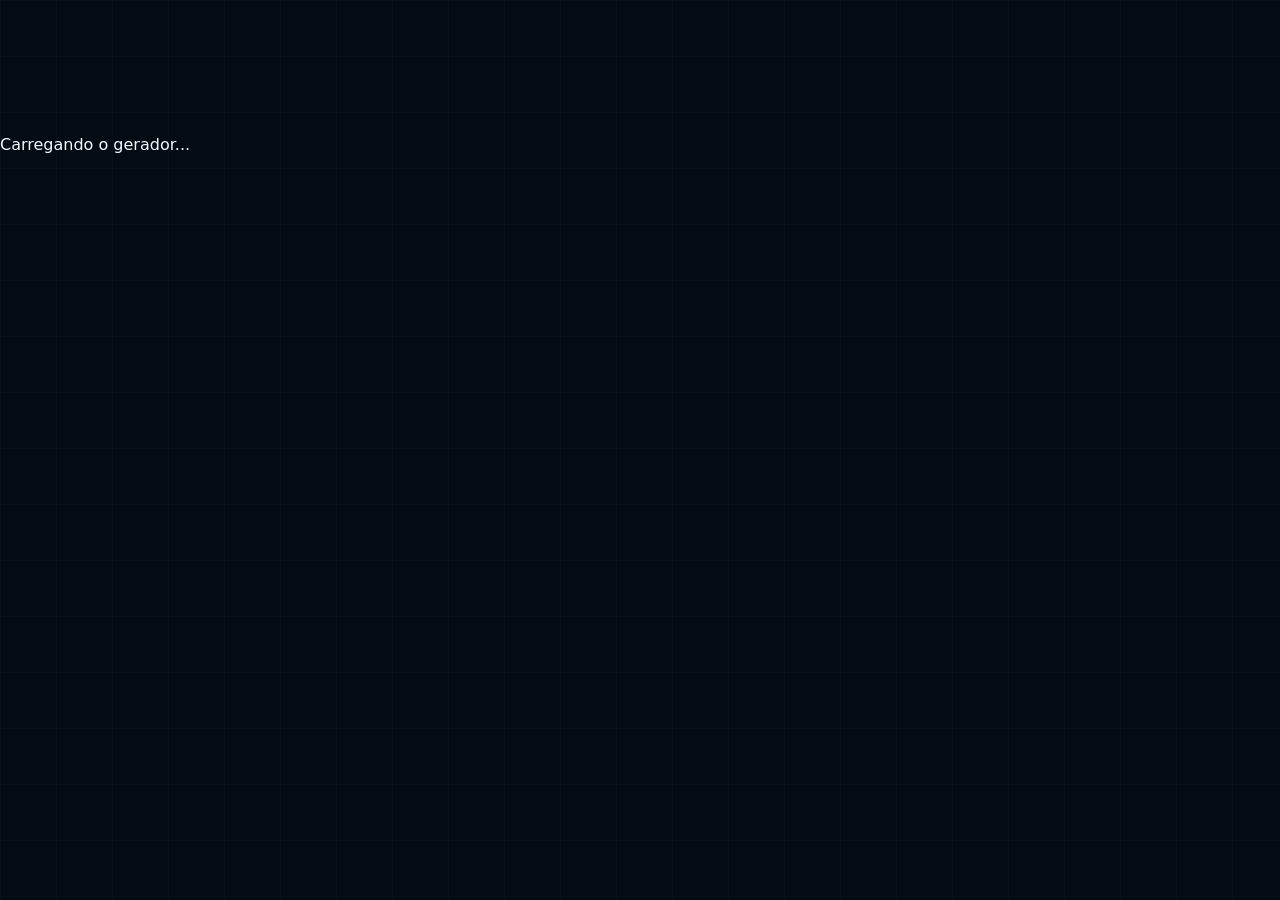
==== commit 7377c5a8: "PTP-WEB.2.8.3K substituir shell J pela jornada K6" ====
--- a/funcionario-ia-gratis/index.html
+++ b/funcionario-ia-gratis/index.html
@@ -4,13 +4,13 @@
   <meta charset="utf-8">
   <meta name="viewport" content="width=device-width,initial-scale=1">
   <meta name="theme-color" content="#07111f">
-  <meta name="description" content="Crie gratuitamente um Funcionário de IA personalizado para sua empresa e descubra quais integrações podem transformar o teste manual em uma operação automatizada.">
+  <meta name="description" content="Crie gratuitamente um Funcionário de IA, teste manualmente e descubra o que está pronto, o que precisa de conteúdo e o que exige avaliação técnica.">
   <meta name="robots" content="index,follow">
   <link rel="canonical" href="https://predixai-brand.vercel.app/funcionario-ia-gratis/">
   <meta property="og:type" content="website">
   <meta property="og:locale" content="pt_BR">
   <meta property="og:title" content="Crie seu Funcionário de IA Grátis — PredixAI BR">
-  <meta property="og:description" content="Escolha uma função, responda às perguntas e receba um prompt personalizado para testar na sua empresa.">
+  <meta property="og:description" content="Jornada guiada: Criar, Conhecer, Testar e Decidir.">
   <meta property="og:url" content="https://predixai-brand.vercel.app/funcionario-ia-gratis/">
   <meta property="og:image" content="https://predixai-brand.vercel.app/assets/img/social-card.svg">
   <title>Crie seu Funcionário de IA Grátis — PredixAI BR</title>
@@ -20,194 +20,17 @@
   <link rel="stylesheet" href="/assets/css/employee-builder.css">
 </head>
 <body class="page-shell employee-builder-page">
-  <a class="skip-link" href="#conteudo">Pular para o conteúdo</a>
+  <a class="skip-link" href="#k6-main">Pular para o conteúdo</a>
   <div class="ambient ambient-one" aria-hidden="true"></div>
   <div class="ambient ambient-two" aria-hidden="true"></div>
 
-  <header class="site-header is-scrolled" data-header>
-    <div class="container nav-wrap">
-      <a class="brand" href="/" aria-label="PredixAI BR — início"><img src="/assets/img/logo.svg" alt="PredixAI BR" width="194" height="42"></a>
-      <button class="menu-toggle" type="button" aria-expanded="false" aria-controls="primary-navigation" data-menu-toggle><span class="sr-only">Abrir menu</span><span></span><span></span><span></span></button>
-      <nav id="primary-navigation" class="primary-nav" aria-label="Navegação principal" data-menu>
-        <a href="/solucoes/workforce/">Plataforma</a>
-        <a href="/funcionario-ia-gratis/" aria-current="page">Funcionário grátis</a>
-        <a href="/#departamentos">Departamentos</a>
-        <a href="/privacidade/">Privacidade</a>
-        <a class="nav-cta" href="/validacao/?source=workforce&produto=workforce">Implantar na empresa</a>
-      </nav>
-    </div>
-  </header>
-
-  <main id="conteudo" class="page-main">
-    <section class="employee-builder-hero">
-      <div class="container employee-builder-hero-grid">
-        <div>
-          <p class="eyebrow">Experimente antes de automatizar</p>
-          <h1>Crie seu <span class="gradient-text">Funcionário de IA grátis</span>.</h1>
-          <p>Escolha uma função, responda às perguntas e receba um prompt personalizado para testar em um assistente de inteligência artificial. O teste mostra o que o funcionário já consegue fazer manualmente e quais integrações podem transformá-lo em um sistema completo.</p>
-        </div>
-        <aside class="free-offer-panel">
-          <strong>O que você recebe</strong>
-          <ul>
-            <li>prompt personalizado e pronto para copiar;</li>
-            <li>responsabilidades, regras e limites;</li>
-            <li>exemplos práticos para testar;</li>
-            <li>diagnóstico inicial de automação;</li>
-            <li>nenhum cadastro obrigatório para copiar.</li>
-          </ul>
-        </aside>
-      </div>
-    </section>
-
-    <section class="employee-builder-shell">
-      <div class="container">
-        <div class="employee-builder" data-employee-builder>
-          <div class="builder-progress" data-builder-progress aria-live="polite">Etapa 1 de 3</div>
-          <div class="builder-status" data-builder-status role="status" aria-live="polite" hidden></div>
-
-          <section class="builder-step" data-builder-step>
-            <p class="eyebrow">Etapa 1</p>
-            <h2>Qual funcionário sua empresa precisa?</h2>
-            <p>Estes são os dez modelos iniciais do gerador gratuito. A plataforma completa atende todos os departamentos empresariais.</p>
-            <div class="employee-grid" data-employee-grid aria-label="Funcionários de IA disponíveis"></div>
-            <div class="builder-actions">
-              <a class="button button-ghost" href="/solucoes/workforce/">Conhecer a plataforma</a>
-              <button class="button button-primary" type="button" data-next-step>Personalizar funcionário →</button>
-            </div>
-          </section>
-
-          <section class="builder-step" data-builder-step hidden>
-            <p class="eyebrow">Etapa 2</p>
-            <h2>Como esse funcionário deve trabalhar?</h2>
-            <p>As respostas personalizam o prompt e identificam oportunidades de integração. Nada é enviado automaticamente.</p>
-            <div class="selected-employee" data-selected-summary aria-live="polite"></div>
-
-            <form data-employee-config>
-              <div class="builder-form-grid">
-                <div class="builder-field">
-                  <label for="builder-company">Nome da empresa</label>
-                  <input id="builder-company" name="company" type="text" maxlength="120" placeholder="Ex.: Clínica Horizonte" required>
-                </div>
-                <div class="builder-field">
-                  <label for="builder-segment">Segmento</label>
-                  <input id="builder-segment" name="segment" type="text" maxlength="120" placeholder="Ex.: clínica, loja, construção" required>
-                </div>
-                <div class="builder-field is-full">
-                  <label for="builder-tone">Tom de comunicação</label>
-                  <select id="builder-tone" name="tone" required>
-                    <option value="profissional, claro e respeitoso">Profissional e claro</option>
-                    <option value="acolhedor, simples e respeitoso">Acolhedor e simples</option>
-                    <option value="direto, objetivo e profissional">Direto e objetivo</option>
-                    <option value="comercial, consultivo e sem pressão">Comercial e consultivo</option>
-                    <option value="técnico, didático e preciso">Técnico e didático</option>
-                  </select>
-                </div>
-
-                <fieldset class="builder-field builder-fieldset is-full">
-                  <legend>Quando o trabalho começa?</legend>
-                  <div class="builder-check-grid" data-trigger-options></div>
-                </fieldset>
-
-                <fieldset class="builder-field builder-fieldset is-full">
-                  <legend>Quais tarefas ele deve executar?</legend>
-                  <div class="builder-check-grid" data-task-options></div>
-                </fieldset>
-
-                <fieldset class="builder-field builder-fieldset is-full">
-                  <legend>Quais informações ele poderá consultar?</legend>
-                  <div class="builder-check-grid" data-source-options></div>
-                </fieldset>
-
-                <fieldset class="builder-field builder-fieldset is-full">
-                  <legend>Qual resultado ele deve produzir?</legend>
-                  <div class="builder-check-grid" data-result-options></div>
-                </fieldset>
-
-                <fieldset class="builder-field builder-fieldset is-full">
-                  <legend>Quando uma pessoa deve assumir?</legend>
-                  <div class="builder-check-grid">
-                    <label class="builder-check"><input type="checkbox" name="handoffs" value="Reclamação ou cliente insatisfeito" checked><span>Reclamação ou cliente insatisfeito</span></label>
-                    <label class="builder-check"><input type="checkbox" name="handoffs" value="Negociação, desconto ou mudança de preço" checked><span>Negociação, desconto ou preço</span></label>
-                    <label class="builder-check"><input type="checkbox" name="handoffs" value="Pagamento ou movimentação financeira" checked><span>Pagamento ou movimentação financeira</span></label>
-                    <label class="builder-check"><input type="checkbox" name="handoffs" value="Situação urgente ou de risco" checked><span>Situação urgente ou de risco</span></label>
-                    <label class="builder-check"><input type="checkbox" name="handoffs" value="Questão jurídica, contábil, clínica ou técnica especializada" checked><span>Questão especializada</span></label>
-                    <label class="builder-check"><input type="checkbox" name="handoffs" value="Informação necessária não encontrada" checked><span>Informação não encontrada</span></label>
-                  </div>
-                </fieldset>
-
-                <div class="builder-field is-full">
-                  <label for="builder-notes">Regras ou observações específicas</label>
-                  <textarea id="builder-notes" name="notes" maxlength="800" placeholder="Ex.: nunca oferecer desconto sem aprovação; atendimento de segunda a sexta, das 8h às 18h."></textarea>
-                </div>
-              </div>
-
-              <p class="privacy-hint">Não informe senhas, tokens, dados bancários, documentos pessoais, prontuários ou informações sigilosas. O prompt é montado localmente no navegador.</p>
-              <div class="builder-actions">
-                <button class="button button-ghost" type="button" data-back-step>← Voltar</button>
-                <button class="button button-primary" type="button" data-next-step>Gerar meu funcionário →</button>
-              </div>
-            </form>
-          </section>
-
-          <section class="builder-step" data-builder-step hidden>
-            <p class="eyebrow">Etapa 3</p>
-            <h2>Seu Funcionário de IA está pronto.</h2>
-            <p>Copie o prompt e teste manualmente. Depois veja quais conexões podem transformar a experiência em uma operação automatizada.</p>
-
-            <div class="result-grid">
-              <article class="prompt-panel">
-                <h3>Prompt personalizado</h3>
-                <textarea class="prompt-output" data-prompt-output readonly aria-label="Prompt personalizado"></textarea>
-                <div class="prompt-actions">
-                  <button class="button button-primary" type="button" data-copy-prompt>Copiar meu prompt</button>
-                  <button class="button button-ghost" type="button" data-restart-builder>Criar outro funcionário</button>
-                </div>
-              </article>
-
-              <aside class="diagnosis-panel">
-                <h3>Diagnóstico de automação</h3>
-                <div class="diagnosis-block">
-                  <strong>Você já pode testar gratuitamente</strong>
-                  <ul data-diagnosis-manual></ul>
-                </div>
-                <div class="diagnosis-block">
-                  <strong>Integrações potenciais</strong>
-                  <ul data-diagnosis-integrations></ul>
-                </div>
-                <div class="diagnosis-block">
-                  <strong>O sistema completo pode automatizar</strong>
-                  <ul data-diagnosis-automations></ul>
-                </div>
-                <p class="diagnosis-summary" data-diagnosis-summary></p>
-              </aside>
-            </div>
-
-            <div class="conversion-panel">
-              <p class="eyebrow">Próximo nível</p>
-              <h3>Gostou do resultado? A parte difícil das integrações fica com a PredixAI.</h3>
-              <p>Conectamos o funcionário aos canais, dados e sistemas autorizados da empresa, com registros, supervisão humana e implantação progressiva.</p>
-              <a class="button button-primary" href="/validacao/?source=workforce&produto=workforce" data-implementation-link>Solicitar implantação completa →</a>
-            </div>
-
-            <div class="builder-actions">
-              <button class="button button-ghost" type="button" data-back-step>← Ajustar respostas</button>
-              <a class="button button-ghost" href="/privacidade/">Como tratamos seus dados</a>
-            </div>
-          </section>
-        </div>
-      </div>
-    </section>
-  </main>
-
-  <footer class="site-footer">
-    <div class="container footer-grid">
-      <div><img src="/assets/img/logo.svg" alt="PredixAI BR" width="194" height="42"><p>Funcionários de IA e automação empresarial com controle humano.</p></div>
-      <div class="footer-links"><a href="/">Início</a><a href="/solucoes/workforce/">Plataforma</a><a href="/funcionario-ia-gratis/">Funcionário grátis</a><a href="/privacidade/">Privacidade</a></div>
-      <p class="copyright">© <span data-year></span> PredixAI BR.</p>
-    </div>
-  </footer>
+  <div class="k6-root" data-k6-app>
+    <div class="k6-loading" role="status" aria-busy="true">Carregando o gerador...</div>
+  </div>
 
   <script src="/assets/js/main.js" defer></script>
+  <script src="/assets/js/journey-contracts.js" defer></script>
+  <script src="/assets/js/state-store.js" defer></script>
   <script src="/assets/js/prompt-generator.js" defer></script>
   <script src="/assets/js/employee-builder.js" defer></script>
 </body>
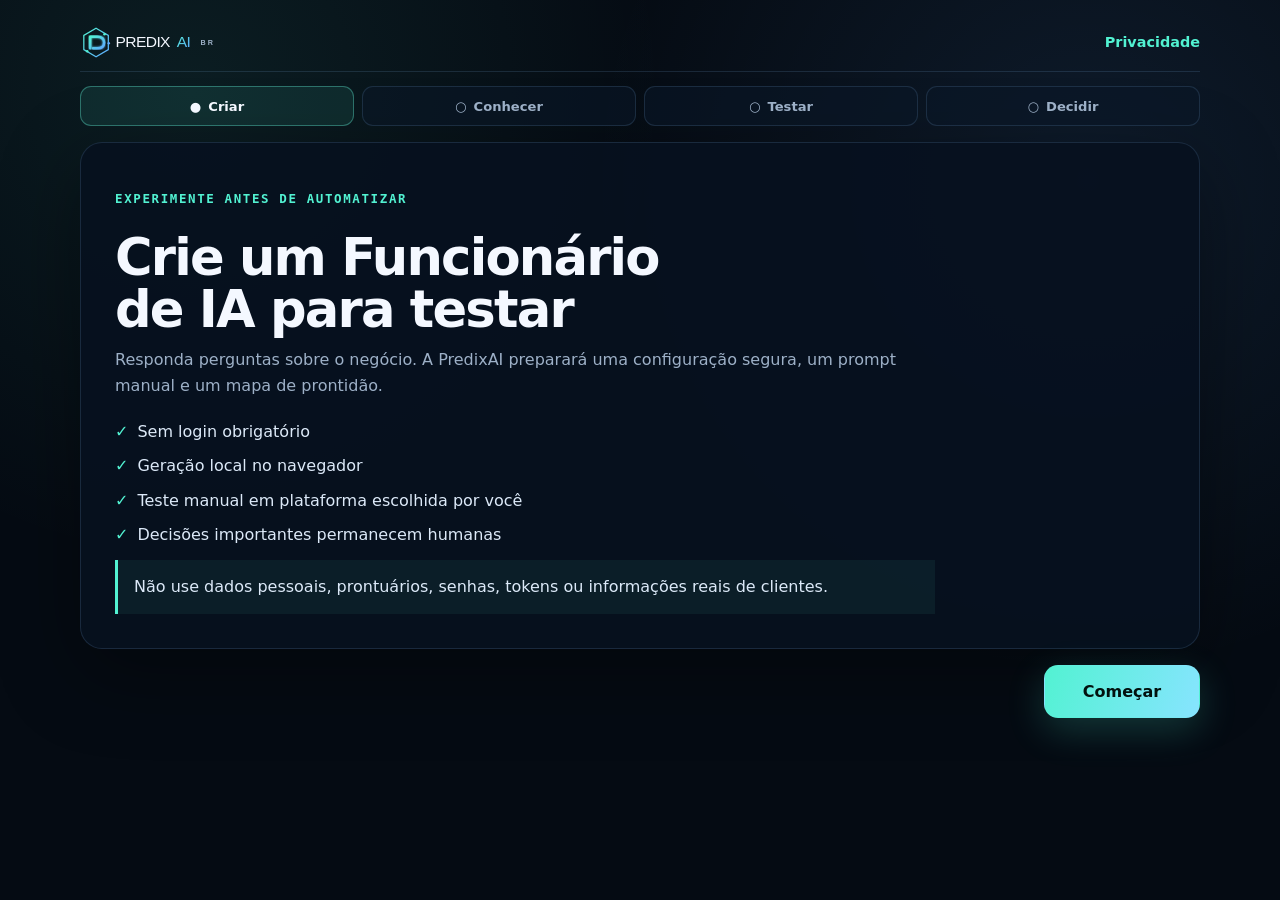
==== commit 7d7ae169: "PTP-WEB.2.8.3K.7.8 carregar camada responsiva fluida" ====
--- a/funcionario-ia-gratis/index.html
+++ b/funcionario-ia-gratis/index.html
@@ -18,6 +18,7 @@
   <link rel="stylesheet" href="/assets/css/styles.css">
   <link rel="stylesheet" href="/assets/css/commercial.css">
   <link rel="stylesheet" href="/assets/css/employee-builder.css">
+  <link rel="stylesheet" href="/assets/css/employee-builder-responsive.css">
 </head>
 <body class="page-shell employee-builder-page">
   <a class="skip-link" href="#k6-main">Pular para o conteúdo</a>
--- a/assets/css/employee-builder.css
+++ b/assets/css/employee-builder.css
@@ -1,93 +1,232 @@
 @layer components {
-  .employee-builder-page .page-main { padding-top: var(--header-height); }
-  .employee-builder-hero { padding: clamp(40px, 6vw, 72px) 0 28px; }
-  .employee-builder-hero-grid { display: grid; grid-template-columns: minmax(0, 1.15fr) minmax(300px, .85fr); gap: clamp(28px, 5vw, 72px); align-items: center; }
-  .employee-builder-hero h1 { max-width: 760px; font-size: clamp(2.5rem, 6vw, 5rem); }
-  .employee-builder-hero p { max-width: 720px; margin-top: 18px; font-size: clamp(1rem, 1.7vw, 1.2rem); }
-  .free-offer-panel { padding: 24px; border: 1px solid var(--line-strong); border-radius: var(--radius); background: linear-gradient(145deg, rgba(82,242,210,.11), rgba(11,24,40,.86)); }
-  .free-offer-panel strong { display: block; margin-bottom: 10px; color: var(--cyan); font-size: 1.05rem; }
-  .free-offer-panel ul { display: grid; gap: 9px; margin-top: 16px; list-style: none; color: #dce9f8; }
-  .free-offer-panel li::before { content: "✓"; margin-right: 9px; color: var(--cyan); font-weight: 900; }
-
-  .employee-builder-shell { padding: 24px 0 clamp(72px, 10vw, 120px); }
-  .employee-builder { width: min(100%, 1080px); margin-inline: auto; }
-  .builder-progress { position: relative; overflow: hidden; margin-bottom: 18px; padding: 13px 16px; border: 1px solid var(--line); border-radius: 14px; color: #dce9f8; background: rgba(11,24,40,.76); font-weight: 800; }
-  .builder-progress::after { position: absolute; bottom: 0; left: 0; width: var(--progress, 33.333%); height: 3px; content: ""; background: linear-gradient(90deg, var(--cyan), var(--blue)); transition: width .25s ease; }
-  .builder-status { margin-bottom: 18px; padding: 14px 16px; border: 1px solid var(--line); border-radius: 14px; color: #dce9f8; background: rgba(11,24,40,.9); }
-  .builder-status[data-type="error"] { border-color: rgba(255,107,139,.55); color: #ffd6df; }
-  .builder-status[data-type="success"] { border-color: var(--line-strong); color: var(--cyan); }
-  .builder-step { padding: clamp(22px, 4vw, 38px); border: 1px solid var(--line); border-radius: calc(var(--radius) + 2px); background: rgba(7,17,31,.9); box-shadow: var(--shadow); }
-  .builder-step[hidden] { display: none; }
-  .builder-step > p { max-width: 760px; margin-top: 10px; }
-  .builder-step h2 { font-size: clamp(1.9rem, 4vw, 3.25rem); }
-
-  .employee-grid { display: grid; grid-template-columns: repeat(2, minmax(0, 1fr)); gap: 14px; margin-top: 28px; }
-  .employee-option { display: grid; grid-template-columns: 48px 1fr; gap: 14px; width: 100%; min-height: 138px; padding: 18px; text-align: left; color: var(--text); border: 1px solid var(--line); border-radius: 18px; background: rgba(11,24,40,.78); cursor: pointer; transition: border-color .2s ease, background .2s ease, transform .2s ease; }
-  .employee-option:hover { border-color: var(--line-strong); transform: translateY(-2px); }
-  .employee-option[aria-pressed="true"] { border-color: var(--cyan); background: rgba(82,242,210,.11); box-shadow: inset 0 0 0 1px rgba(82,242,210,.18); }
-  .employee-icon { display: grid; width: 46px; height: 46px; place-items: center; border: 1px solid var(--line); border-radius: 14px; background: rgba(93,168,255,.08); font-size: 1.45rem; }
-  .employee-option strong, .employee-option small, .employee-option span span { display: block; }
-  .employee-option strong { margin-bottom: 2px; font-size: 1.05rem; }
-  .employee-option small { margin-bottom: 8px; color: var(--cyan); font-weight: 800; }
-  .employee-option span span { color: var(--muted); line-height: 1.45; }
-
-  .selected-employee { display: flex; gap: 14px; align-items: center; margin: 24px 0; padding: 16px; border: 1px solid var(--line-strong); border-radius: 16px; background: rgba(82,242,210,.07); }
-  .selected-employee > span { font-size: 1.8rem; }
-  .selected-employee p { margin-top: 3px; }
-  .builder-form-grid { display: grid; grid-template-columns: repeat(2, minmax(0,1fr)); gap: 18px; }
-  .builder-field { min-width: 0; }
-  .builder-field.is-full { grid-column: 1 / -1; }
-  .builder-field label, .builder-field legend { display: block; margin-bottom: 8px; color: #dce9f8; font-weight: 800; }
-  .builder-field input[type="text"], .builder-field select, .builder-field textarea { width: 100%; padding: 13px 14px; color: var(--text); border: 1px solid var(--line); border-radius: 14px; background: rgba(5,11,19,.9); }
-  .builder-field textarea { min-height: 110px; resize: vertical; }
-  .builder-field select option { color: #0a1727; background: #fff; }
-  .builder-fieldset { margin: 0; padding: 0; border: 0; }
-  .builder-fieldset legend { margin-bottom: 10px; }
-  .builder-check-grid { display: grid; grid-template-columns: repeat(2, minmax(0,1fr)); gap: 10px; }
-  .builder-check { display: flex; gap: 10px; align-items: flex-start; padding: 12px; border: 1px solid var(--line); border-radius: 13px; color: #dce9f8; background: rgba(11,24,40,.64); cursor: pointer; }
-  .builder-check:has(input:checked) { border-color: var(--line-strong); background: rgba(82,242,210,.08); }
-  .builder-check input { flex: 0 0 auto; width: 18px; height: 18px; margin-top: 3px; accent-color: var(--cyan); }
-
-  .builder-actions { display: flex; flex-wrap: wrap; justify-content: space-between; gap: 12px; margin-top: 26px; }
-  .builder-actions .button { min-width: 180px; justify-content: center; }
-  .privacy-hint { margin-top: 18px; padding: 14px 16px; border-left: 3px solid var(--cyan); background: rgba(82,242,210,.05); font-size: .94rem; }
-
-  .result-grid { display: grid; grid-template-columns: minmax(0, 1.05fr) minmax(280px, .95fr); gap: 20px; margin-top: 24px; align-items: start; }
-  .prompt-panel, .diagnosis-panel { min-width: 0; padding: 20px; border: 1px solid var(--line); border-radius: 18px; background: rgba(11,24,40,.72); }
-  .prompt-panel h3, .diagnosis-panel h3 { margin-bottom: 10px; }
-  .prompt-output { width: 100%; min-height: 520px; padding: 16px; color: #eaf4ff; border: 1px solid var(--line); border-radius: 14px; background: #030910; resize: vertical; font-family: ui-monospace, SFMono-Regular, Menlo, Consolas, monospace; font-size: .86rem; line-height: 1.55; }
-  .prompt-actions { display: flex; flex-wrap: wrap; gap: 10px; margin-top: 14px; }
-  .diagnosis-block + .diagnosis-block { margin-top: 18px; }
-  .diagnosis-block strong { display: block; margin-bottom: 7px; color: var(--cyan); }
-  .diagnosis-block ul { display: grid; gap: 7px; padding-left: 19px; color: #dce9f8; }
-  .diagnosis-summary { margin-top: 20px; padding: 15px; border: 1px solid var(--line-strong); border-radius: 14px; background: rgba(82,242,210,.07); color: #dce9f8; }
-  .conversion-panel { margin-top: 22px; padding: clamp(20px, 4vw, 30px); border: 1px solid var(--line-strong); border-radius: 20px; background: linear-gradient(135deg, rgba(82,242,210,.1), rgba(93,168,255,.07)); }
-  .conversion-panel p { max-width: 760px; margin: 10px 0 18px; }
-
-  @media (max-width: 820px) {
-    .employee-builder-hero-grid, .result-grid { grid-template-columns: 1fr; }
-    .employee-builder-hero { padding-top: 28px; }
-    .employee-grid, .builder-form-grid, .builder-check-grid { grid-template-columns: 1fr; }
-    .builder-field.is-full { grid-column: auto; }
-    .prompt-output { min-height: 420px; }
-  }
-
-  @media (max-width: 560px) {
-    .employee-builder-hero h1 { font-size: clamp(2.15rem, 11vw, 3.2rem); }
-    .employee-builder-shell { padding-top: 10px; }
-    .builder-step { padding: 18px 15px; border-radius: 18px; }
-    .employee-grid { gap: 10px; margin-top: 20px; }
-    .employee-option { grid-template-columns: 42px 1fr; min-height: 0; padding: 14px; }
-    .employee-icon { width: 40px; height: 40px; }
-    .builder-actions { flex-direction: column-reverse; }
-    .builder-actions .button, .prompt-actions .button, .conversion-panel .button { width: 100%; }
-    .selected-employee { align-items: flex-start; }
-    .prompt-panel, .diagnosis-panel { padding: 15px; }
-    .prompt-output { min-height: 360px; font-size: .78rem; }
+  .employee-builder-page {
+    min-height: 100svh;
+    background:
+      radial-gradient(circle at 15% 10%, rgba(82,242,210,.08), transparent 35%),
+      radial-gradient(circle at 85% 20%, rgba(93,168,255,.1), transparent 38%),
+      var(--bg);
+  }
+
+  .k6-root { min-height: 100svh; }
+  .k6-shell {
+    width: min(100%, 1180px);
+    min-height: 100svh;
+    margin-inline: auto;
+    padding: 14px clamp(14px, 3vw, 30px) max(28px, env(safe-area-inset-bottom));
+  }
+
+  .k6-app-header {
+    min-height: 58px;
+    display: flex;
+    align-items: center;
+    justify-content: space-between;
+    gap: 16px;
+    border-bottom: 1px solid var(--line);
+  }
+  .k6-brand img { width: clamp(138px, 24vw, 164px); height: auto; }
+  .k6-help { color: var(--cyan); font-size: .9rem; font-weight: 800; }
+
+  .k6-phase-nav { margin: 14px 0 16px; }
+  .k6-phase-nav ol {
+    display: grid;
+    grid-template-columns: repeat(4, minmax(0, 1fr));
+    gap: 8px;
+    list-style: none;
+  }
+  .k6-phase-nav li {
+    display: flex;
+    align-items: center;
+    justify-content: center;
+    gap: 7px;
+    min-width: 0;
+    min-height: 40px;
+    padding: 8px 10px;
+    color: var(--muted);
+    border: 1px solid var(--line);
+    border-radius: 11px;
+    background: rgba(11,24,40,.62);
+    font-size: .82rem;
+    font-weight: 800;
+    text-align: center;
+  }
+  .k6-phase-nav li.is-current { color: var(--text); border-color: var(--line-strong); background: rgba(82,242,210,.09); }
+  .k6-phase-nav li.is-done { color: #c9fff4; }
+
+  .k6-main { min-width: 0; outline: none; }
+  .k6-card {
+    min-width: 0;
+    padding: clamp(20px, 3vw, 34px);
+    border: 1px solid var(--line);
+    border-radius: 22px;
+    background: rgba(7,17,31,.91);
+    box-shadow: var(--shadow);
+  }
+  .k6-card h1 {
+    max-width: 880px;
+    font-size: clamp(2rem, 4.4vw, 3.65rem);
+    line-height: 1;
+    overflow-wrap: anywhere;
+    text-wrap: balance;
+  }
+  .k6-card h2 { font-size: clamp(1.25rem, 2.4vw, 1.85rem); }
+  .k6-card > p { max-width: 820px; margin-top: 12px; }
+  .k6-hero-card { min-height: min(540px, calc(100svh - 220px)); display: grid; align-content: center; }
+  .k6-privacy-note, .k6-safety-callout { margin-top: 20px; padding: 14px 16px; border-left: 3px solid var(--cyan); background: rgba(82,242,210,.06); color: #dce9f8; }
+
+  .k6-option-grid {
+    display: grid;
+    grid-template-columns: repeat(2, minmax(0,1fr));
+    gap: 10px;
+    margin-top: 22px;
+  }
+  .k6-option { position: relative; display: flex; min-width: 0; min-height: 68px; cursor: pointer; touch-action: manipulation; }
+  .k6-option input { position: absolute; opacity: 0; pointer-events: none; }
+  .k6-option span {
+    width: 100%;
+    min-width: 0;
+    padding: 14px 15px;
+    color: #dce9f8;
+    border: 1px solid var(--line);
+    border-radius: 14px;
+    background: rgba(11,24,40,.7);
+    transition: border-color .18s ease, background .18s ease, transform .18s ease;
+    overflow-wrap: anywhere;
+  }
+  .k6-option strong, .k6-option small { display: block; }
+  .k6-option strong { line-height: 1.25; }
+  .k6-option small { margin-top: 5px; color: var(--muted); line-height: 1.4; }
+  .k6-option input:focus-visible + span { outline: 3px solid var(--cyan); outline-offset: 3px; }
+  .k6-option input:checked + span { border-color: var(--cyan); background: rgba(82,242,210,.11); box-shadow: inset 0 0 0 1px rgba(82,242,210,.15); }
+  .k6-option:hover span { transform: translateY(-1px); border-color: var(--line-strong); }
+
+  .k6-field { display: grid; gap: 8px; margin-top: 20px; color: #dce9f8; font-weight: 800; }
+  .k6-field input, .k6-field select, .k6-field textarea { width: 100%; min-width: 0; padding: 13px 14px; color: var(--text); border: 1px solid var(--line); border-radius: 13px; background: #050b13; font-weight: 500; }
+  .k6-field textarea { min-height: 110px; resize: vertical; }
+  .k6-field select option { color: #07111f; background: #fff; }
+  .k6-field-help { margin-top: 8px !important; font-size: .9rem; }
+  .k6-fieldset { display: grid; gap: 10px; margin-top: 20px; padding: 16px; border: 1px solid var(--line); border-radius: 15px; }
+  .k6-fieldset legend { padding-inline: 6px; color: #dce9f8; font-weight: 800; }
+  .k6-inline-check { display: flex; gap: 10px; align-items: flex-start; margin-top: 10px; color: #dce9f8; }
+  .k6-inline-check input { flex: 0 0 auto; width: 19px; height: 19px; margin-top: 3px; accent-color: var(--cyan); }
+
+  .k6-action-bar {
+    position: static;
+    display: flex;
+    justify-content: flex-end;
+    gap: 10px;
+    margin-top: 16px;
+    padding: 0;
+    border: 0;
+    background: transparent;
+    box-shadow: none;
+    backdrop-filter: none;
+  }
+  .k6-action-bar .button { min-width: 156px; }
+
+  .k6-banner { margin: 10px 0; padding: 12px 14px; border: 1px solid var(--line); border-radius: 13px; background: rgba(11,24,40,.94); }
+  .k6-banner-error { color: #ffd6df; border-color: rgba(255,107,139,.6); }
+  .k6-banner-warning { color: #fff0bd; border-color: rgba(255,203,94,.5); }
+  .k6-banner-success { color: #c9fff4; border-color: var(--line-strong); }
+
+  .k6-check-list, .k6-number-list { display: grid; gap: 9px; margin-top: 20px; padding-left: 22px; color: #dce9f8; }
+  .k6-check-list { list-style: none; padding-left: 0; }
+  .k6-check-list li::before { content: "✓"; margin-right: 9px; color: var(--cyan); font-weight: 900; }
+
+  .k6-recommendation { display: grid; grid-template-columns: 60px 1fr; gap: 16px; margin-top: 22px; padding: 18px; border: 1px solid var(--line-strong); border-radius: 18px; background: rgba(82,242,210,.07); }
+  .k6-employee-icon { display: grid; width: 54px; height: 54px; place-items: center; border: 1px solid var(--line); border-radius: 15px; font-size: 1.7rem; background: rgba(93,168,255,.08); }
+  .k6-label { color: var(--cyan) !important; font-family: ui-monospace, monospace; font-size: .76rem; font-weight: 900; letter-spacing: .08em; text-transform: uppercase; }
+  .k6-explanation, .k6-control-panel { margin-top: 18px; padding: 18px; border: 1px solid var(--line); border-radius: 16px; background: rgba(11,24,40,.63); }
+  .k6-explanation ul, .k6-control-panel ul { display: grid; gap: 7px; margin-top: 10px; padding-left: 20px; color: #dce9f8; }
+
+  .k6-summary-list { display: grid; gap: 1px; margin-top: 22px; overflow: hidden; border: 1px solid var(--line); border-radius: 15px; background: var(--line); }
+  .k6-summary-list div { display: grid; grid-template-columns: minmax(130px, .35fr) 1fr; gap: 14px; padding: 13px 15px; background: rgba(7,17,31,.97); }
+  .k6-summary-list dt { color: var(--muted); }
+  .k6-summary-list dd { margin: 0; color: #dce9f8; font-weight: 800; overflow-wrap: anywhere; }
+
+  .k6-artifact-meta { display: flex; flex-wrap: wrap; gap: 8px; margin-top: 18px; }
+  .k6-artifact-meta span { padding: 7px 10px; border: 1px solid var(--line); border-radius: 999px; color: #cde1f7; background: rgba(11,24,40,.72); font-family: ui-monospace, monospace; font-size: .76rem; }
+  .k6-prompt-output { width: 100%; min-height: 420px; margin-top: 16px; padding: 16px; color: #eaf4ff; border: 1px solid var(--line); border-radius: 15px; background: #030910; resize: vertical; font-family: ui-monospace, SFMono-Regular, Menlo, Consolas, monospace; font-size: .84rem; line-height: 1.55; }
+
+  .k6-secondary-actions { display: flex; flex-wrap: wrap; gap: 8px; margin-top: 18px; }
+  .k6-secondary-actions .button { min-height: 44px; padding: 10px 14px; font-size: .9rem; }
+  .k6-scenario { margin-top: 20px; padding: 18px; border: 1px solid var(--line-strong); border-radius: 16px; background: rgba(82,242,210,.07); }
+  .k6-scenario blockquote { margin: 12px 0; color: #eaf4ff; font-size: 1.05rem; }
+
+  .k6-readiness-list { display: grid; gap: 12px; margin-top: 22px; }
+  .k6-readiness-card { padding: 18px; border: 1px solid var(--line); border-radius: 16px; background: rgba(11,24,40,.65); }
+  .k6-readiness-card[data-classification="NOT_ELIGIBLE_FOR_AUTOMATION"] { border-color: rgba(255,107,139,.5); }
+  .k6-readiness-card[data-classification="NEEDS_TECHNICAL_EVALUATION"] { border-color: rgba(255,174,76,.5); }
+  .k6-readiness-card[data-classification="NEEDS_BUSINESS_CONTENT"] { border-color: rgba(255,222,111,.45); }
+  .k6-readiness-card[data-classification="READY_FOR_MANUAL_TEST"] { border-color: rgba(93,168,255,.5); }
+  .k6-readiness-card p { margin-top: 8px; }
+
+  .k6-decision-grid { display: grid; grid-template-columns: repeat(2, minmax(0,1fr)); gap: 14px; margin-top: 22px; }
+  .k6-decision-grid article { padding: 19px; border: 1px solid var(--line); border-radius: 16px; background: rgba(11,24,40,.65); }
+  .k6-decision-grid .button { margin-top: 18px; }
+  .k6-form-grid { display: grid; grid-template-columns: repeat(2, minmax(0,1fr)); gap: 0 14px; }
+  .k6-payload-preview { max-height: 420px; margin-top: 18px; overflow: auto; padding: 15px; color: #eaf4ff; border: 1px solid var(--line); border-radius: 15px; background: #030910; white-space: pre-wrap; overflow-wrap: anywhere; }
+  .k6-result-success, .k6-result-error, .k6-result-warning { margin-top: 18px; padding: 16px; border: 1px solid var(--line); border-radius: 15px; }
+  .k6-result-success { border-color: var(--line-strong); background: rgba(82,242,210,.07); }
+  .k6-result-error { border-color: rgba(255,107,139,.55); background: rgba(255,107,139,.06); }
+  .k6-result-warning { border-color: rgba(255,203,94,.5); background: rgba(255,203,94,.06); }
+
+  .k6-loading, .k6-fatal { width: min(calc(100% - 28px), 760px); margin: 15vh auto; padding: 26px; border: 1px solid var(--line); border-radius: 18px; background: rgba(7,17,31,.94); text-align: center; }
+  .k6-fatal { border-color: rgba(255,107,139,.5); }
+  details { margin-top: 18px; padding: 15px; border: 1px solid var(--line); border-radius: 14px; }
+  summary { color: var(--cyan); cursor: pointer; font-weight: 800; }
+
+  @media (max-width: 760px) {
+    .k6-shell { padding: 10px 10px max(22px, env(safe-area-inset-bottom)); }
+    .k6-app-header { min-height: 54px; }
+    .k6-phase-nav { margin: 10px 0 12px; }
+    .k6-phase-nav ol { gap: 4px; }
+    .k6-phase-nav li { min-height: 38px; padding: 7px 4px; gap: 4px; border-radius: 10px; font-size: .72rem; }
+    .k6-card { padding: 20px 16px; border-radius: 18px; }
+    .k6-card h1 { font-size: clamp(2rem, 9vw, 3rem); line-height: .98; letter-spacing: -.04em; }
+    .k6-card h2 { font-size: clamp(1.2rem, 5vw, 1.55rem); }
+    .k6-hero-card { min-height: auto; align-content: start; }
+    .k6-option-grid, .k6-decision-grid, .k6-form-grid { grid-template-columns: 1fr; }
+    .k6-option-grid { margin-top: 18px; gap: 8px; }
+    .k6-option { min-height: 58px; }
+    .k6-option span { padding: 13px 14px; }
+    .k6-action-bar { flex-direction: column-reverse; gap: 8px; margin-top: 12px; }
+    .k6-action-bar .button { width: 100%; min-width: 0; min-height: 50px; }
+    .k6-secondary-actions { display: grid; grid-template-columns: 1fr; gap: 8px; }
+    .k6-secondary-actions .button { width: 100%; min-width: 0; min-height: 44px; padding: 10px 13px; }
+    .k6-summary-list div { grid-template-columns: 1fr; gap: 3px; }
+    .k6-prompt-output { min-height: 320px; font-size: .78rem; }
+    .k6-recommendation { grid-template-columns: 48px 1fr; gap: 12px; padding: 15px; }
+    .k6-employee-icon { width: 46px; height: 46px; font-size: 1.45rem; }
+    .k6-fieldset, .k6-explanation, .k6-control-panel, .k6-scenario, .k6-readiness-card, .k6-decision-grid article { padding: 15px; }
+  }
+
+  @media (max-width: 390px) {
+    .k6-brand img { width: 136px; }
+    .k6-help { font-size: .82rem; }
+    .k6-phase-nav li { font-size: .68rem; }
+    .k6-phase-nav li span { font-size: .72rem; }
+    .k6-card { padding: 18px 14px; }
+    .k6-card h1 { font-size: clamp(1.9rem, 9.5vw, 2.5rem); }
+    .k6-option span { padding: 12px 13px; }
+  }
+
+  @media (max-width: 330px) {
+    .k6-phase-nav li { font-size: .62rem; letter-spacing: -.01em; }
+    .k6-card { padding-inline: 12px; }
+    .k6-card h1 { font-size: 1.85rem; }
+  }
+
+  @media (min-width: 761px) and (max-width: 980px) {
+    .k6-card h1 { font-size: clamp(2.2rem, 5.2vw, 3.3rem); }
+    .k6-option-grid { grid-template-columns: repeat(2, minmax(0, 1fr)); }
   }
 
   @media (prefers-reduced-motion: reduce) {
-    .employee-option, .builder-progress::after { transition: none; }
-    .employee-option:hover { transform: none; }
+    .k6-option span, .button { transition: none; }
+    .k6-option:hover span, .button:hover { transform: none; }
+  }
+
+  @media (forced-colors: active) {
+    .k6-option input:checked + span, .k6-readiness-card, .k6-action-bar { border: 2px solid CanvasText; }
   }
 }
--- a/assets/css/employee-builder-responsive.css
+++ b/assets/css/employee-builder-responsive.css
@@ -0,0 +1,108 @@
+@layer components {
+  body.employee-builder-page.page-shell {
+    padding-top: 0;
+  }
+
+  .employee-builder-page,
+  .k6-root,
+  .k6-shell {
+    min-height: 100dvh;
+  }
+
+  .k6-shell {
+    padding-block-start: clamp(8px, 1.5vw, 14px);
+  }
+
+  .k6-card h1 {
+    max-inline-size: 20ch;
+    font-size: clamp(1.9rem, calc(1.35rem + 2.6vw), 3.2rem);
+    line-height: 1.02;
+    overflow-wrap: normal;
+    word-break: normal;
+    text-wrap: balance;
+  }
+
+  .k6-hero-card {
+    min-height: auto;
+    align-content: start;
+  }
+
+  .k6-phase-nav li {
+    padding-inline: clamp(4px, 1vw, 10px);
+    font-size: clamp(.66rem, calc(.58rem + .35vw), .82rem);
+  }
+
+  .k6-option-grid {
+    grid-template-columns: repeat(auto-fit, minmax(min(100%, 260px), 1fr));
+  }
+
+  .k6-action-bar {
+    position: static;
+  }
+
+  @media (max-width: 760px) {
+    .k6-shell {
+      padding: 8px 10px max(22px, env(safe-area-inset-bottom));
+    }
+
+    .k6-app-header {
+      min-height: 52px;
+    }
+
+    .k6-card {
+      padding: clamp(16px, 4.5vw, 20px);
+    }
+
+    .k6-card h1 {
+      max-inline-size: none;
+      font-size: clamp(1.72rem, 7.4vw, 2.3rem);
+      line-height: 1.04;
+      letter-spacing: -.035em;
+    }
+
+    .k6-card h2 {
+      font-size: clamp(1.15rem, 4.8vw, 1.5rem);
+    }
+
+    .k6-phase-nav {
+      margin: 8px 0 10px;
+    }
+
+    .k6-phase-nav ol {
+      grid-template-columns: repeat(4, minmax(0, 1fr));
+      gap: 4px;
+    }
+
+    .k6-phase-nav li {
+      min-height: 36px;
+      padding: 6px 3px;
+      gap: 3px;
+      font-size: clamp(.58rem, 2.35vw, .7rem);
+      white-space: nowrap;
+    }
+
+    .k6-option-grid {
+      margin-top: 16px;
+      gap: 8px;
+    }
+
+    .k6-option {
+      min-height: 54px;
+    }
+
+    .k6-option span {
+      padding: 12px 13px;
+    }
+
+    .k6-action-bar {
+      margin-top: 12px;
+    }
+  }
+
+  @media (prefers-reduced-motion: reduce) {
+    .k6-option span,
+    .button {
+      transition: none;
+    }
+  }
+}
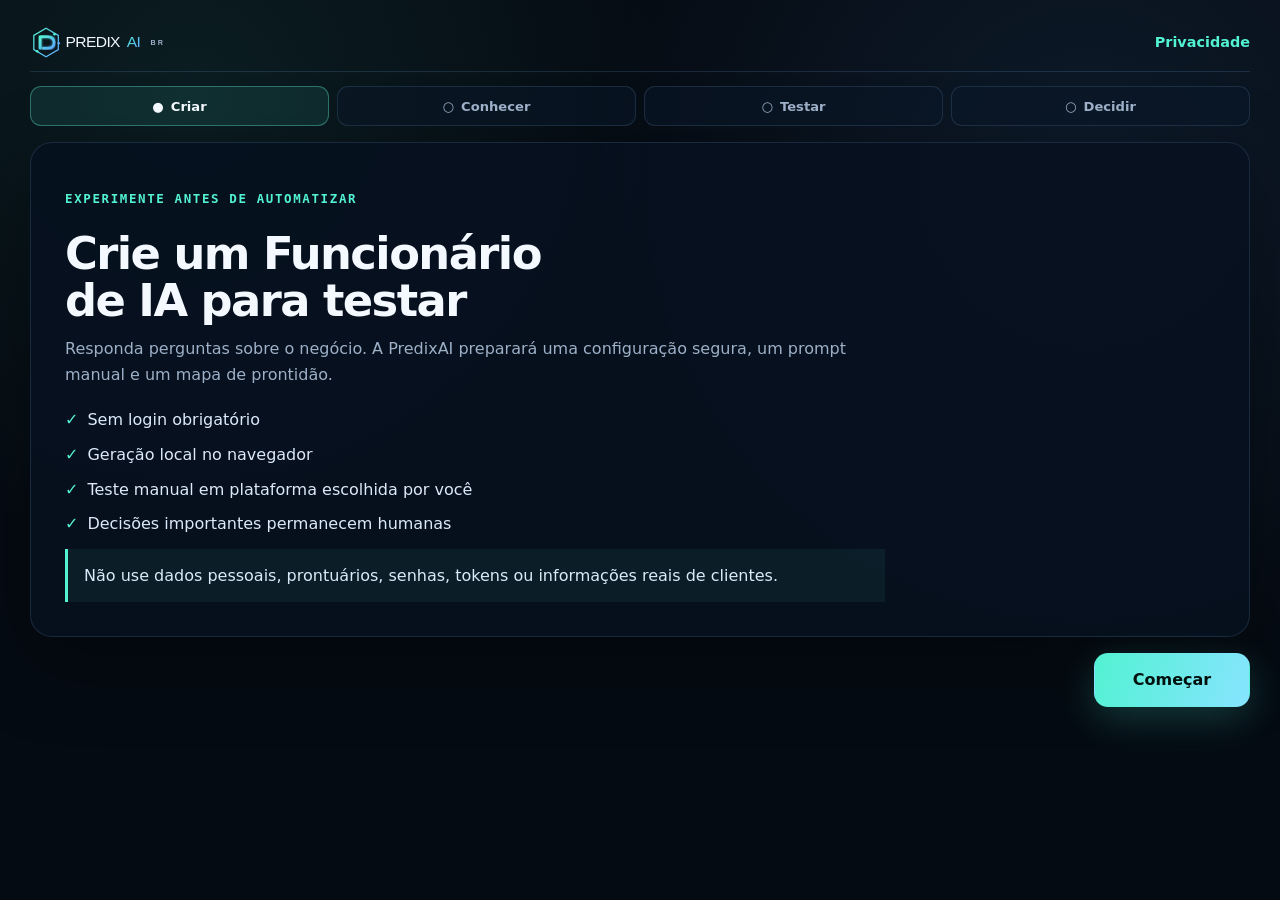
==== commit 67e816cd: "PTP-WEB.2.8.3K.7.8 carregar adaptação de UX das proteções" ====
--- a/funcionario-ia-gratis/index.html
+++ b/funcionario-ia-gratis/index.html
@@ -34,5 +34,6 @@
   <script src="/assets/js/state-store.js" defer></script>
   <script src="/assets/js/prompt-generator.js" defer></script>
   <script src="/assets/js/employee-builder.js" defer></script>
+  <script src="/assets/js/employee-builder-ux.js" defer></script>
 </body>
 </html>
--- a/assets/css/employee-builder-responsive.css
+++ b/assets/css/employee-builder-responsive.css
@@ -10,13 +10,14 @@
   }
 
   .k6-shell {
+    width: min(100%, 1320px);
     padding-block-start: clamp(8px, 1.5vw, 14px);
   }
 
   .k6-card h1 {
-    max-inline-size: 20ch;
-    font-size: clamp(1.9rem, calc(1.35rem + 2.6vw), 3.2rem);
-    line-height: 1.02;
+    max-inline-size: 18ch;
+    font-size: clamp(1.9rem, calc(1.3rem + 2vw), 2.8rem);
+    line-height: 1.04;
     overflow-wrap: normal;
     word-break: normal;
     text-wrap: balance;
@@ -38,6 +39,83 @@
 
   .k6-action-bar {
     position: static;
+  }
+
+  .k6-protection-panel {
+    border-color: rgba(82, 242, 210, .24);
+    background: linear-gradient(145deg, rgba(82, 242, 210, .055), rgba(93, 168, 255, .035));
+  }
+
+  .k6-protection-panel h2 {
+    margin: 0;
+    font-size: clamp(1.15rem, 1.5vw, 1.4rem);
+  }
+
+  .k6-protection-intro {
+    max-width: 64ch;
+    margin-top: 8px;
+    color: var(--muted);
+    font-size: .92rem;
+    line-height: 1.5;
+  }
+
+  .k6-protection-list {
+    display: grid !important;
+    grid-template-columns: repeat(auto-fit, minmax(min(100%, 240px), 1fr));
+    gap: 8px 14px !important;
+    margin-top: 14px !important;
+    padding: 0 !important;
+    list-style: none;
+  }
+
+  .k6-protection-list li {
+    position: relative;
+    min-width: 0;
+    padding: 10px 12px 10px 36px;
+    border: 1px solid rgba(82, 242, 210, .13);
+    border-radius: 12px;
+    color: #dce9f8;
+    background: rgba(7, 17, 31, .5);
+    line-height: 1.35;
+  }
+
+  .k6-protection-list li::before {
+    content: "✓";
+    position: absolute;
+    left: 13px;
+    top: 9px;
+    color: var(--cyan);
+    font-weight: 900;
+  }
+
+  .k6-protection-help {
+    color: var(--muted);
+  }
+
+  @media (min-width: 980px) {
+    .k6-configuration-card {
+      display: grid;
+      grid-template-columns: minmax(0, 1.08fr) minmax(320px, .92fr);
+      column-gap: clamp(20px, 3vw, 34px);
+      align-items: start;
+    }
+
+    .k6-configuration-card > .eyebrow,
+    .k6-configuration-card > h1 {
+      grid-column: 1 / -1;
+    }
+
+    .k6-configuration-card > .k6-protection-panel {
+      grid-column: 2;
+      grid-row: 3 / span 5;
+      margin-top: 18px;
+    }
+
+    .k6-configuration-card > .k6-field,
+    .k6-configuration-card > .k6-fieldset,
+    .k6-configuration-card > .k6-field-help {
+      grid-column: 1;
+    }
   }
 
   @media (max-width: 760px) {
@@ -97,6 +175,10 @@
     .k6-action-bar {
       margin-top: 12px;
     }
+
+    .k6-protection-list {
+      grid-template-columns: 1fr;
+    }
   }
 
   @media (prefers-reduced-motion: reduce) {
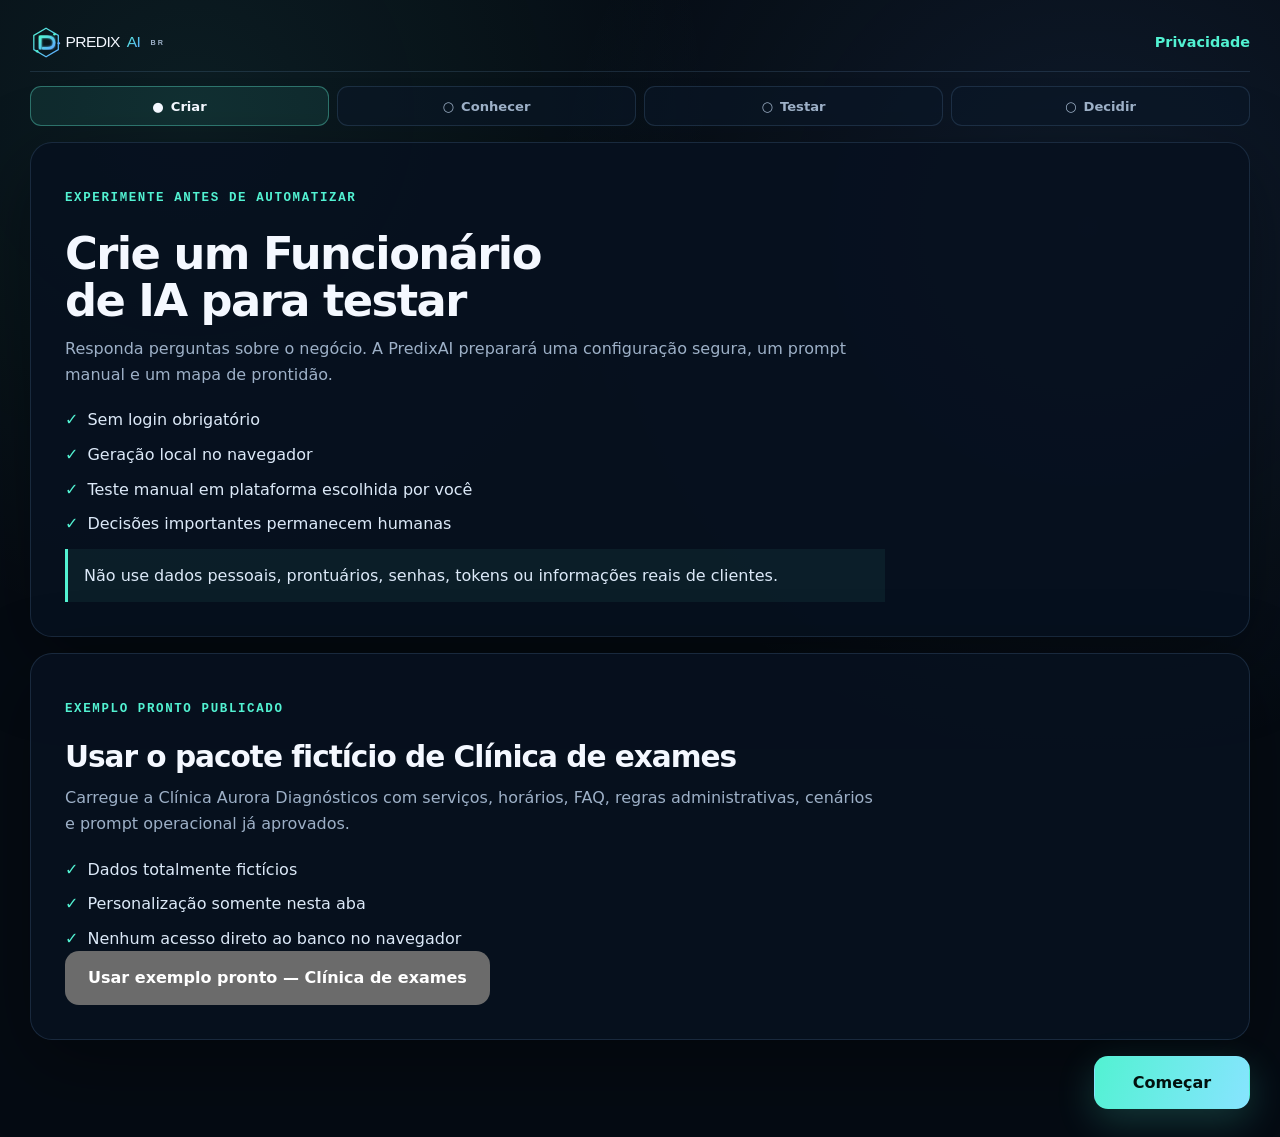
==== commit 62a99ecc: "feat(workforce): integrar pacote Clínica Aurora no criador" ====
--- a/funcionario-ia-gratis/index.html
+++ b/funcionario-ia-gratis/index.html
@@ -19,6 +19,7 @@
   <link rel="stylesheet" href="/assets/css/commercial.css">
   <link rel="stylesheet" href="/assets/css/employee-builder.css">
   <link rel="stylesheet" href="/assets/css/employee-builder-responsive.css">
+  <link rel="stylesheet" href="/assets/css/workforce-package.css">
 </head>
 <body class="page-shell employee-builder-page">
   <a class="skip-link" href="#k6-main">Pular para o conteúdo</a>
@@ -31,9 +32,15 @@
 
   <script src="/assets/js/main.js" defer></script>
   <script src="/assets/js/journey-contracts.js" defer></script>
+  <script src="/assets/js/workforce-package-client.js" defer></script>
+  <script src="/assets/js/workforce-package-adapter.js" defer></script>
+  <script src="/assets/js/workforce-package-bootstrap.js" defer></script>
   <script src="/assets/js/state-store.js" defer></script>
+  <script src="/assets/js/workforce-package-state.js" defer></script>
   <script src="/assets/js/prompt-generator.js" defer></script>
+  <script src="/assets/js/workforce-package-prompt.js" defer></script>
   <script src="/assets/js/employee-builder.js" defer></script>
+  <script src="/assets/js/workforce-package-ui.js" defer></script>
   <script src="/assets/js/employee-builder-ux.js" defer></script>
 </body>
 </html>
--- a/assets/css/workforce-package.css
+++ b/assets/css/workforce-package.css
@@ -0,0 +1,118 @@
+.package-entry-card,
+.package-selected-card,
+.package-questionnaire {
+  margin-top: 1rem;
+}
+
+.package-simulation-notice {
+  display: grid;
+  gap: .35rem;
+  margin: .75rem auto 0;
+  padding: .9rem 1rem;
+  width: min(100% - 1.5rem, 920px);
+  border: 1px solid rgba(245, 158, 11, .55);
+  border-radius: 14px;
+  background: rgba(120, 53, 15, .22);
+}
+
+.package-simulation-notice strong {
+  letter-spacing: .04em;
+}
+
+.package-simulation-notice small,
+.package-source-warning,
+.package-suggested {
+  opacity: .85;
+}
+
+.package-source-warning {
+  margin: .25rem 0 0;
+}
+
+.package-questionnaire {
+  display: grid;
+  gap: 1rem;
+}
+
+.package-section {
+  border: 1px solid rgba(148, 163, 184, .3);
+  border-radius: 14px;
+  padding: .8rem;
+  background: rgba(15, 23, 42, .35);
+}
+
+.package-section > summary {
+  cursor: pointer;
+  font-weight: 700;
+}
+
+.package-question {
+  display: grid;
+  gap: .75rem;
+  margin-top: 1rem;
+  padding-top: 1rem;
+  border-top: 1px solid rgba(148, 163, 184, .22);
+}
+
+.package-question-heading {
+  display: flex;
+  align-items: flex-start;
+  justify-content: space-between;
+  gap: .75rem;
+}
+
+.package-question-heading h4,
+.package-suggested {
+  margin: 0;
+}
+
+.package-required {
+  flex: 0 0 auto;
+  font-size: .78rem;
+  font-weight: 700;
+}
+
+.package-mode,
+.package-multi-options {
+  display: grid;
+  gap: .65rem;
+}
+
+.package-mode {
+  padding: 0;
+  border: 0;
+}
+
+.package-mode label,
+.package-multi-options label {
+  display: flex;
+  align-items: flex-start;
+  gap: .55rem;
+  min-height: 44px;
+  padding: .65rem;
+  border: 1px solid rgba(148, 163, 184, .25);
+  border-radius: 10px;
+}
+
+.package-editor input[type="text"],
+.package-editor textarea,
+.package-editor select {
+  width: 100%;
+}
+
+.package-questionnaire-error {
+  padding: .75rem;
+  border: 1px solid rgba(239, 68, 68, .55);
+  border-radius: 10px;
+  background: rgba(127, 29, 29, .25);
+}
+
+@media (min-width: 768px) {
+  .package-mode {
+    grid-template-columns: repeat(3, minmax(0, 1fr));
+  }
+
+  .package-section {
+    padding: 1rem 1.15rem;
+  }
+}
